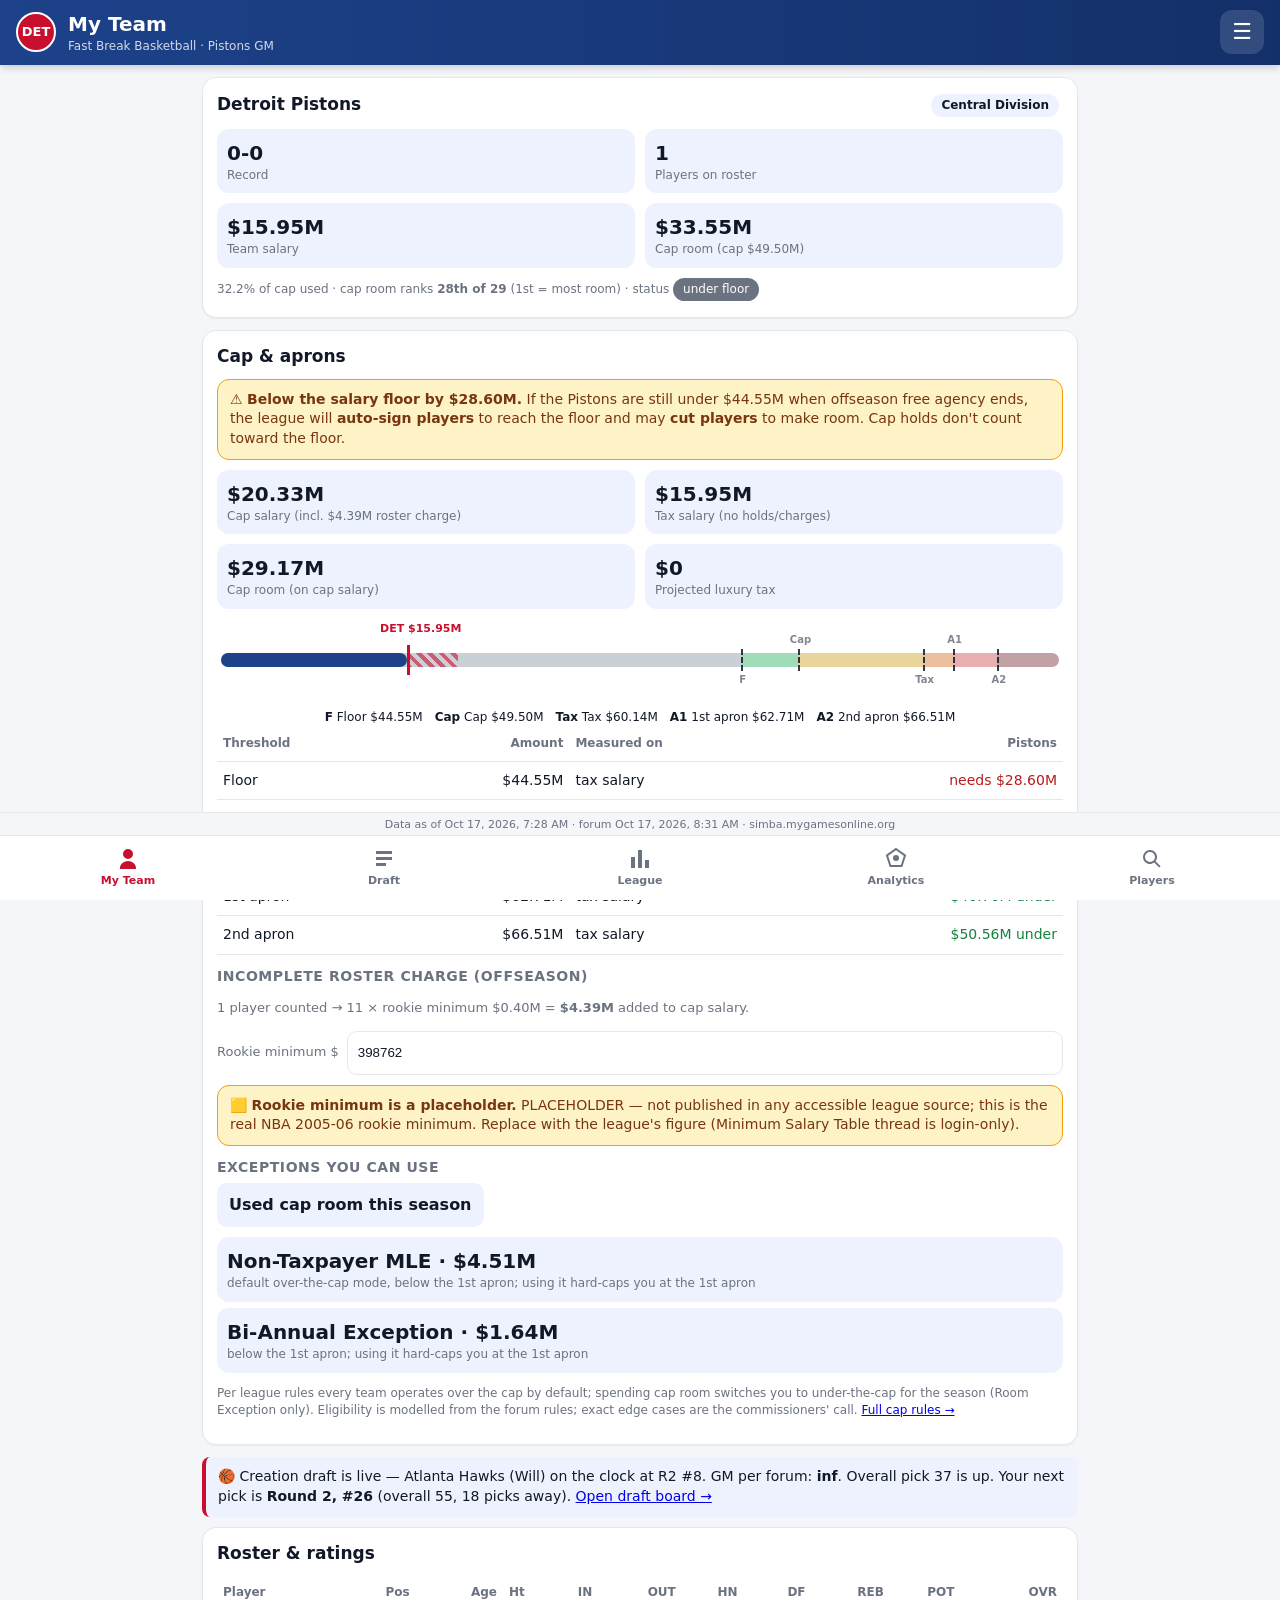
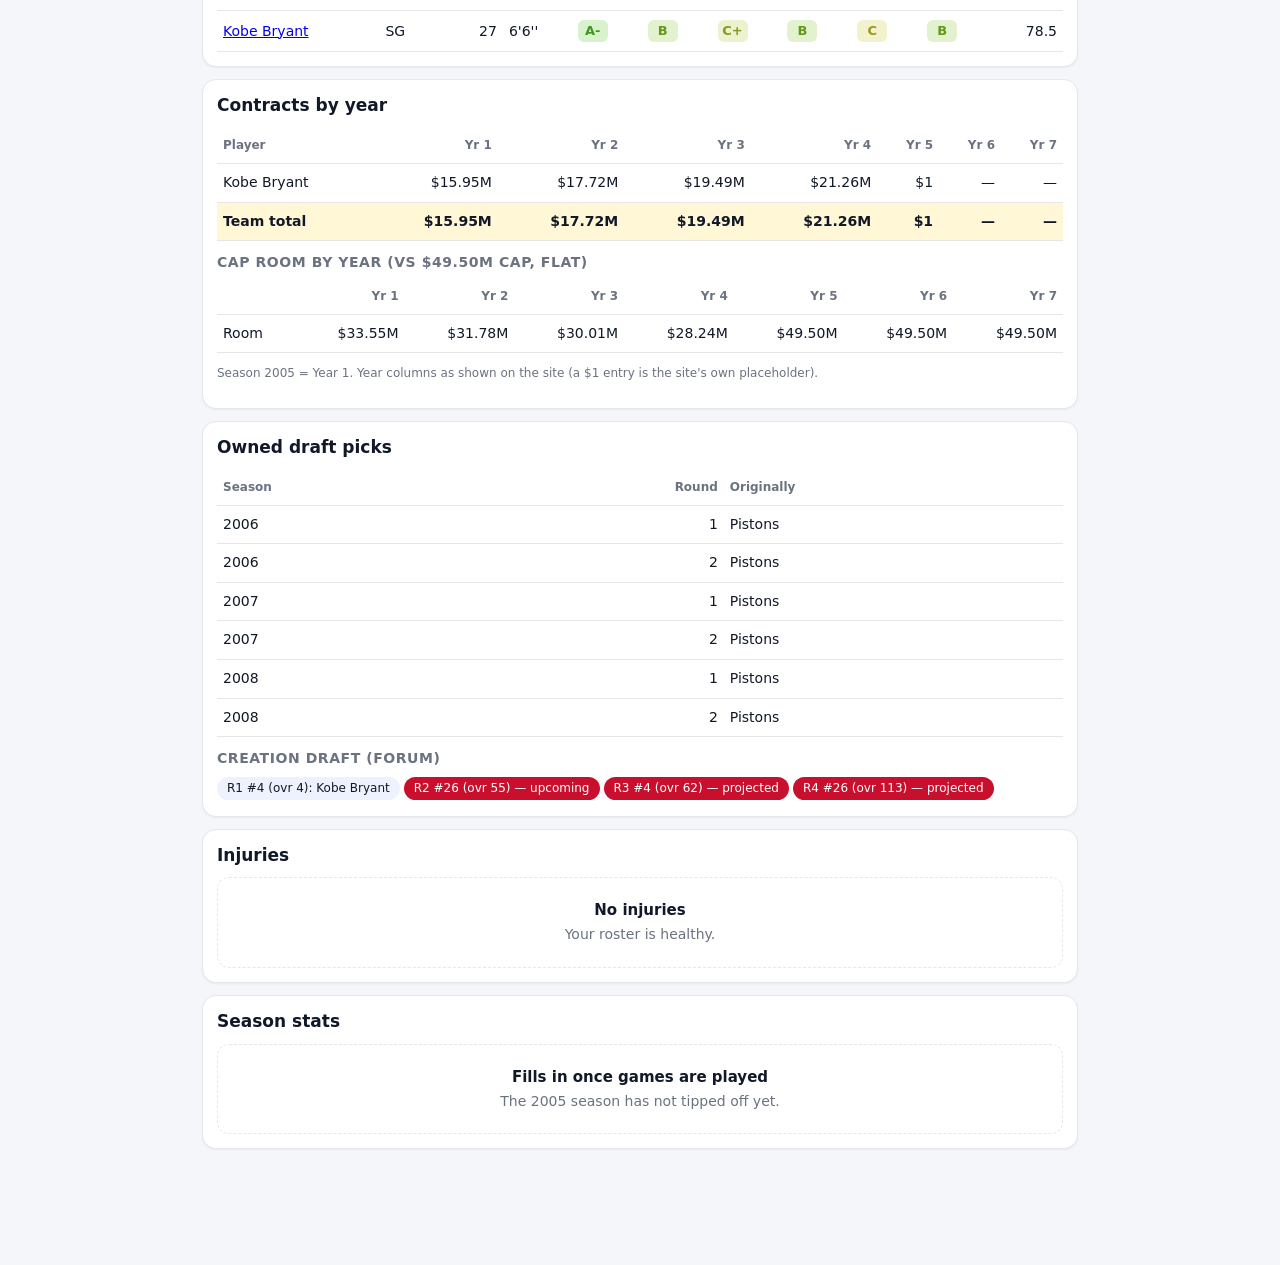
==== index.html @ e705c5f9 "Pistons Front Office app, scraper, and daily refresh/deploy workflow" ====
<!doctype html>
<html lang="en">
<head>
<meta charset="utf-8">
<meta name="viewport" content="width=device-width, initial-scale=1, viewport-fit=cover">
<title>Pistons Front Office</title>
<meta name="description" content="Detroit Pistons team management — Fast Break Basketball league">
<meta name="theme-color" content="#1d428a" media="(prefers-color-scheme: light)">
<meta name="theme-color" content="#0b1220" media="(prefers-color-scheme: dark)">
<meta name="apple-mobile-web-app-capable" content="yes">
<meta name="mobile-web-app-capable" content="yes">
<meta name="apple-mobile-web-app-status-bar-style" content="black-translucent">
<meta name="apple-mobile-web-app-title" content="Pistons GM">
<link rel="apple-touch-icon" href="icons/apple-touch-icon.png">
<link rel="icon" type="image/png" sizes="32x32" href="icons/favicon-32.png">
<link rel="manifest" href="manifest.webmanifest">
<link rel="stylesheet" href="styles.css">
</head>
<body>
<header class="topbar"><div class="brand"><span class="logo">DET</span><div><div class="title" id="pageTitle">My Team</div><div class="sub">Fast Break Basketball · Pistons GM</div></div>
<button class="menubtn" id="menuBtn" aria-label="More" aria-haspopup="true">☰</button></div>
<div class="menu" id="menu" hidden><a href="#rules">📘 League rules</a><a href="#forum">💬 Forum feed</a><a href="https://tsfbl.proboards.com" target="_blank" rel="noopener">↗ Open forum</a><a href="https://simba.mygamesonline.org" target="_blank" rel="noopener">↗ Open stats site</a></div></header>
<main id="view" aria-live="polite"><div class="empty">Loading…</div></main>
<footer class="asof" id="asof">Data as of …</footer>
<nav class="tabbar" role="tablist">
  <a href="#team" data-tab="team" role="tab"><svg viewBox="0 0 24 24"><path d="M12 2a5 5 0 110 10 5 5 0 010-10zm-8 19c0-4 4-7 8-7s8 3 8 7v1H4z"/></svg><span>My Team</span></a>
  <a href="#draft" data-tab="draft" role="tab"><svg viewBox="0 0 24 24"><path d="M4 4h16v3H4zm0 6h16v3H4zm0 6h10v3H4z"/></svg><span>Draft</span></a>
  <a href="#league" data-tab="league" role="tab"><svg viewBox="0 0 24 24"><path d="M3 21V10h4v11zm7 0V3h4v18zm7 0v-8h4v8z"/></svg><span>League</span></a>
  <a href="#analytics" data-tab="analytics" role="tab"><svg viewBox="0 0 24 24"><path d="M12 2l9 6.5-3.4 10.5H6.4L3 8.5z" fill="none" stroke="currentColor" stroke-width="2"/><circle cx="12" cy="11" r="3"/></svg><span>Analytics</span></a>
  <a href="#players" data-tab="players" role="tab"><svg viewBox="0 0 24 24"><path d="M10 3a7 7 0 015.6 11.2l5 5-1.4 1.4-5-5A7 7 0 1110 3zm0 2a5 5 0 100 10 5 5 0 000-10z"/></svg><span>Players</span></a>
</nav>
<script src="app.js"></script>
<script>if('serviceWorker' in navigator){addEventListener('load',()=>navigator.serviceWorker.register('sw.js'));}</script>
</body>
</html>
---- styles.css ----
:root{--red:#c8102e;--blue:#1d428a;--bg:#f4f6fa;--card:#fff;--fg:#111827;--mut:#6b7280;--line:#e5e7eb;--hi:#fff7d6;--good:#15803d;--bad:#b91c1c;--chip:#eef2ff;--tab:64px;color-scheme:light dark}
@media (prefers-color-scheme:dark){:root{--bg:#0b1220;--card:#131c2e;--fg:#e5e7eb;--mut:#94a3b8;--line:#233049;--hi:#3a2f0b;--chip:#1e2a44;--good:#4ade80;--bad:#f87171}}
*{box-sizing:border-box;-webkit-tap-highlight-color:transparent}
html,body{margin:0;background:var(--bg);color:var(--fg);font:16px/1.4 -apple-system,BlinkMacSystemFont,"SF Pro Text",system-ui,sans-serif}
.topbar{position:sticky;top:0;z-index:5;background:linear-gradient(90deg,var(--blue),#14306a);color:#fff;padding:calc(env(safe-area-inset-top) + 10px) 16px 10px;box-shadow:0 2px 8px #0003}
.brand{display:flex;gap:12px;align-items:center}.logo{background:var(--red);border:2px solid #fff;border-radius:50%;width:40px;height:40px;display:grid;place-items:center;font-weight:800;font-size:13px}
.title{font-weight:700;font-size:20px}.sub{font-size:12px;opacity:.8}
main{padding:12px 12px calc(var(--tab) + env(safe-area-inset-bottom) + 40px);max-width:900px;margin:0 auto}
.asof{position:fixed;left:0;right:0;bottom:calc(var(--tab) + env(safe-area-inset-bottom));text-align:center;font-size:11px;color:var(--mut);background:var(--bg);padding:4px;border-top:1px solid var(--line);z-index:4}
.tabbar{position:fixed;bottom:0;left:0;right:0;z-index:6;display:flex;background:var(--card);border-top:1px solid var(--line);padding-bottom:env(safe-area-inset-bottom)}
.tabbar a{flex:1;min-height:var(--tab);display:flex;flex-direction:column;align-items:center;justify-content:center;gap:2px;color:var(--mut);text-decoration:none;font-size:11px;font-weight:600}
.tabbar svg{width:24px;height:24px;fill:currentColor}.tabbar a.on{color:var(--red)}
@media (prefers-color-scheme:dark){.tabbar a.on{color:#ff4d6a}}
.card{background:var(--card);border:1px solid var(--line);border-radius:14px;padding:14px;margin:0 0 12px;box-shadow:0 1px 2px #0000000d}
.card h2{font-size:17px;margin:0 0 10px;display:flex;justify-content:space-between;align-items:center;gap:8px}
.card h3{font-size:14px;margin:12px 0 6px;color:var(--mut);text-transform:uppercase;letter-spacing:.04em}
.kpis{display:grid;grid-template-columns:repeat(2,1fr);gap:10px}
.kpi{background:var(--chip);border-radius:12px;padding:10px}.kpi .v{font-size:20px;font-weight:700}.kpi .l{font-size:12px;color:var(--mut)}
.bar{height:10px;border-radius:6px;background:var(--line);overflow:hidden;margin-top:6px}.bar>i{display:block;height:100%;background:var(--red)}
.tbl{width:100%;border-collapse:collapse;font-size:14px}.tbl th,.tbl td{padding:9px 6px;border-bottom:1px solid var(--line);text-align:left;white-space:nowrap}
.tbl th{font-size:12px;color:var(--mut);position:sticky;top:0;background:var(--card);cursor:pointer;user-select:none}
.tbl td.n,.tbl th.n{text-align:right;font-variant-numeric:tabular-nums}
.tbl tr.me td{background:var(--hi);font-weight:600}
.scroll{overflow-x:auto;-webkit-overflow-scrolling:touch;margin:0 -14px;padding:0 14px}
.g{display:inline-block;min-width:30px;text-align:center;border-radius:6px;padding:2px 4px;font-weight:700;font-size:13px}
.chip{display:inline-block;background:var(--chip);border-radius:999px;padding:3px 10px;font-size:12px;margin:2px 4px 2px 0}
.chip.red{background:var(--red);color:#fff}.chip.blue{background:var(--blue);color:#fff}
.controls{display:flex;flex-wrap:wrap;gap:8px;margin-bottom:10px}
select,input[type=search],button{font:inherit;min-height:44px;border-radius:10px;border:1px solid var(--line);background:var(--card);color:var(--fg);padding:0 12px}
input[type=search]{flex:1;min-width:160px}
button{background:var(--blue);color:#fff;border:0;font-weight:600}button.ghost{background:var(--chip);color:var(--fg)}
.seg{display:flex;background:var(--chip);border-radius:10px;padding:3px;gap:3px;overflow-x:auto}.seg button{flex:1;min-height:38px;background:transparent;color:var(--fg);white-space:nowrap}.seg button.on{background:var(--card);box-shadow:0 1px 3px #0003}
.empty{padding:22px 12px;text-align:center;color:var(--mut);font-size:14px;border:1px dashed var(--line);border-radius:12px}
.empty b{display:block;color:var(--fg);margin-bottom:4px;font-size:15px}
.plist .row{display:flex;align-items:center;gap:10px;padding:10px 0;border-bottom:1px solid var(--line);min-height:56px;cursor:pointer}
.row .nm{font-weight:600}.row .meta{font-size:12px;color:var(--mut)}.row .sc{margin-left:auto;text-align:right;font-weight:700}
.pos{display:inline-grid;place-items:center;width:34px;height:34px;border-radius:50%;background:var(--blue);color:#fff;font-size:12px;font-weight:700;flex:none}
.note{font-size:13px;color:var(--mut)}.small{font-size:12px}
.callout{border-left:4px solid var(--red);background:var(--chip);padding:10px 12px;border-radius:8px;font-size:14px;margin-bottom:10px}
details summary{cursor:pointer;min-height:44px;display:flex;align-items:center;font-weight:600}
.radarwrap{display:flex;justify-content:center}.legend{display:flex;gap:12px;justify-content:center;font-size:12px}
.legend i{display:inline-block;width:12px;height:12px;border-radius:3px;margin-right:4px;vertical-align:-2px}
.pct{display:grid;grid-template-columns:110px 1fr 44px;align-items:center;gap:8px;font-size:14px;margin:6px 0}
.back{background:var(--chip);color:var(--fg);margin-bottom:10px}
.tag{font-size:11px;font-weight:700;color:#fff;background:var(--good);border-radius:6px;padding:1px 6px;margin-left:6px}
.tag.pick{background:var(--red)}

.brand{position:relative}.menubtn{margin-left:auto;background:#ffffff22;color:#fff;font-size:22px;min-width:44px;min-height:44px;border-radius:12px;padding:0}
.menu{position:absolute;right:12px;top:calc(100% - 4px);background:var(--card);border:1px solid var(--line);border-radius:14px;box-shadow:0 8px 30px #0005;min-width:220px;overflow:hidden;z-index:9}
.menu a{display:flex;align-items:center;min-height:52px;padding:0 16px;color:var(--fg);text-decoration:none;border-bottom:1px solid var(--line);font-weight:600}.menu a:last-child{border-bottom:0}
.rule .txt{white-space:pre-line;font-size:15px}.rule mark{background:#ffd54f;color:#000;border-radius:3px}
.post{padding:12px 0;border-bottom:1px solid var(--line)}.post .hd{display:flex;gap:8px;align-items:baseline;flex-wrap:wrap}.post .au{font-weight:700}.post .tm{font-size:12px;color:var(--mut)}
.post .th{font-size:13px;color:var(--blue);font-weight:600}.post .tx{white-space:pre-line;font-size:15px;margin-top:4px}
@media (prefers-color-scheme:dark){.post .th{color:#8fb3ff}}

.tbar{position:relative;height:84px;margin:6px 4px 10px}.tbar .zones{position:absolute;left:0;right:0;top:38px;height:14px;border-radius:7px;overflow:hidden;background:var(--line)}
.tbar .zones i{position:absolute;top:0;bottom:0;opacity:.35}.tbar .pay{position:absolute;left:0;top:38px;height:14px;border-radius:7px;background:var(--blue)}
.tbar .you{position:absolute;top:30px;height:30px;border-left:3px solid var(--red)}.tbar .you span{position:absolute;top:-24px;left:-30px;white-space:nowrap;font-size:11px;font-weight:800;color:var(--red)}
.tbar .mk{position:absolute;top:34px;height:22px;border-left:2px dashed var(--fg);opacity:.85}.tbar .mk span{position:absolute;top:24px;left:-14px;width:28px;text-align:center;font-size:10px;font-weight:700;color:var(--mut)}
.tbar .mk.lo span{top:-26px}
.tbar .mk.up span{top:-16px}

.warn{background:#fef3c7;color:#78350f;border:1px solid #f59e0b;border-radius:12px;padding:10px 12px;margin:0 0 10px;font-size:14px}
@media (prefers-color-scheme:dark){.warn{background:#3b2a06;color:#fde68a;border-color:#b45309}}
.warnline{font-size:11px;color:var(--bad);white-space:normal;max-width:220px}
.rl{padding-left:18px;margin:0;list-style:disc}.rl li{margin:6px 0;font-size:15px}
.tbar .capsal{position:absolute;top:38px;height:14px;background:repeating-linear-gradient(45deg,var(--red) 0 4px,transparent 4px 8px);opacity:.6}
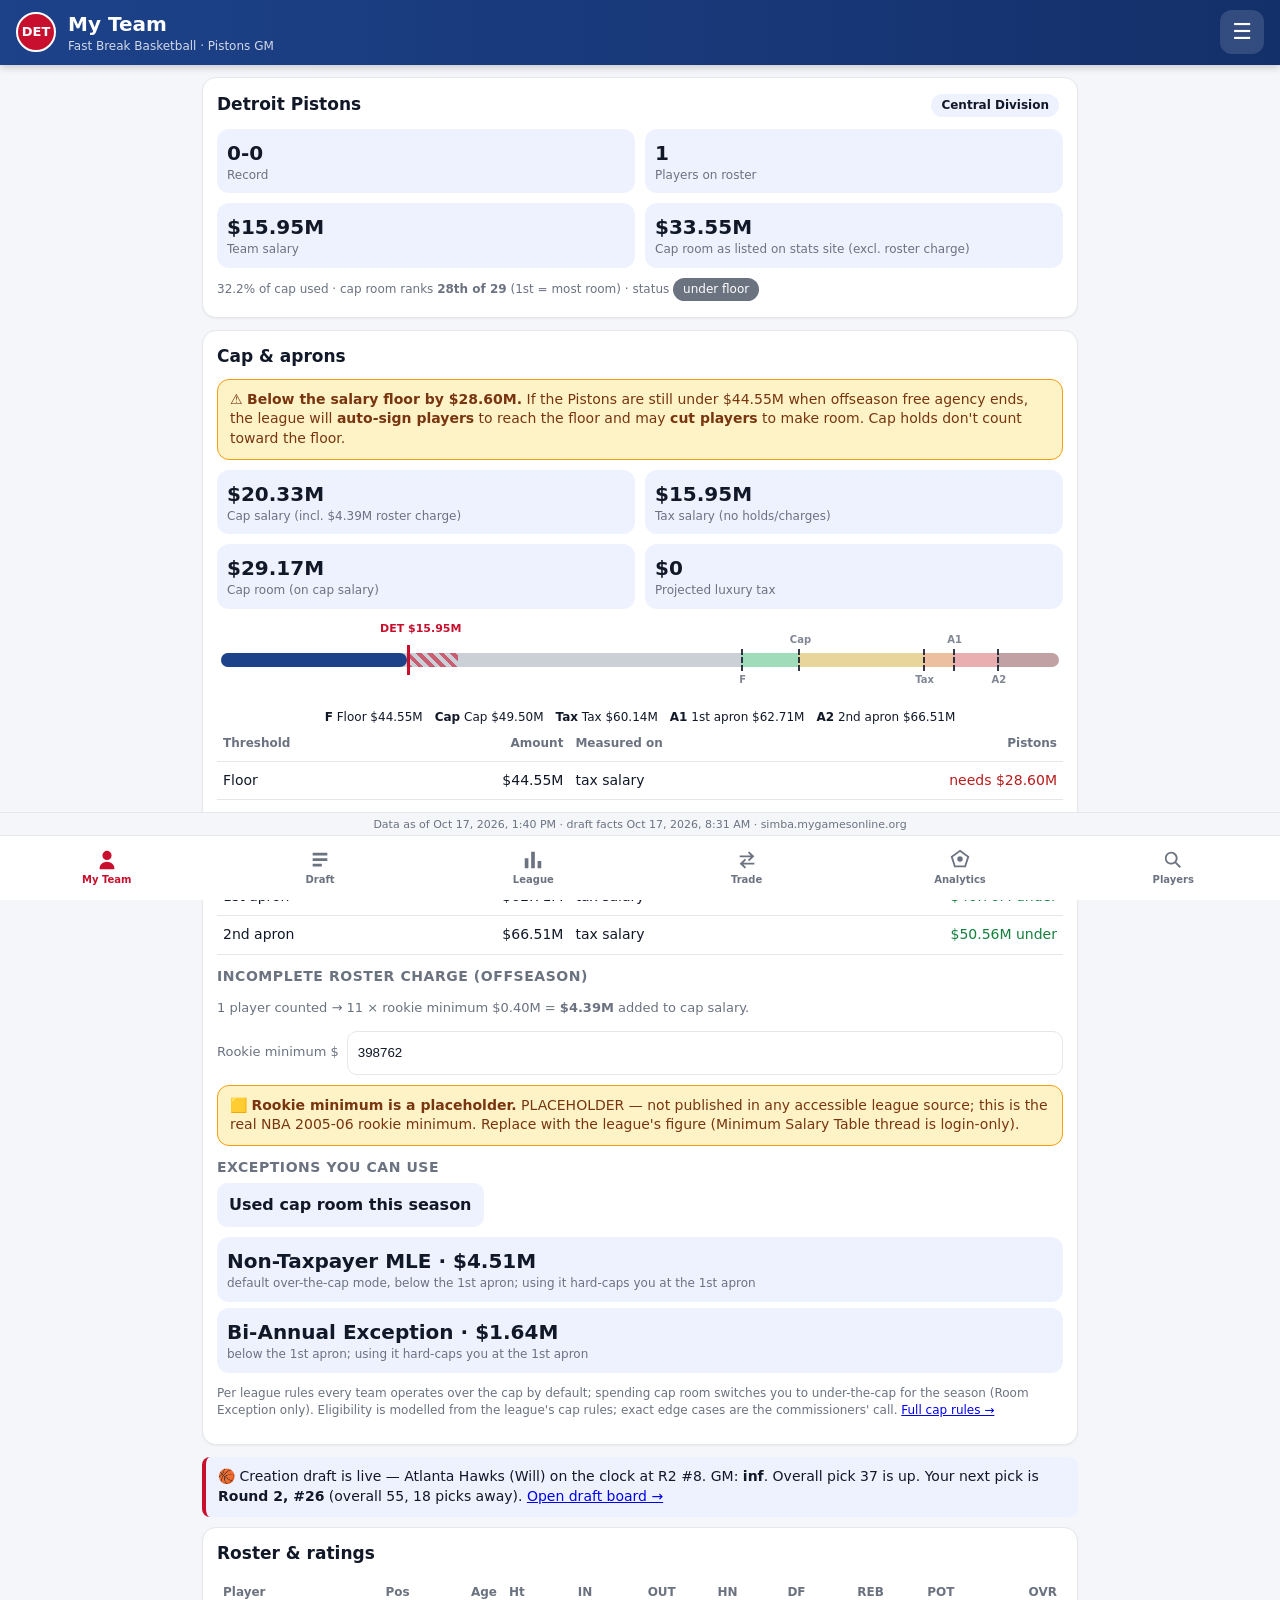
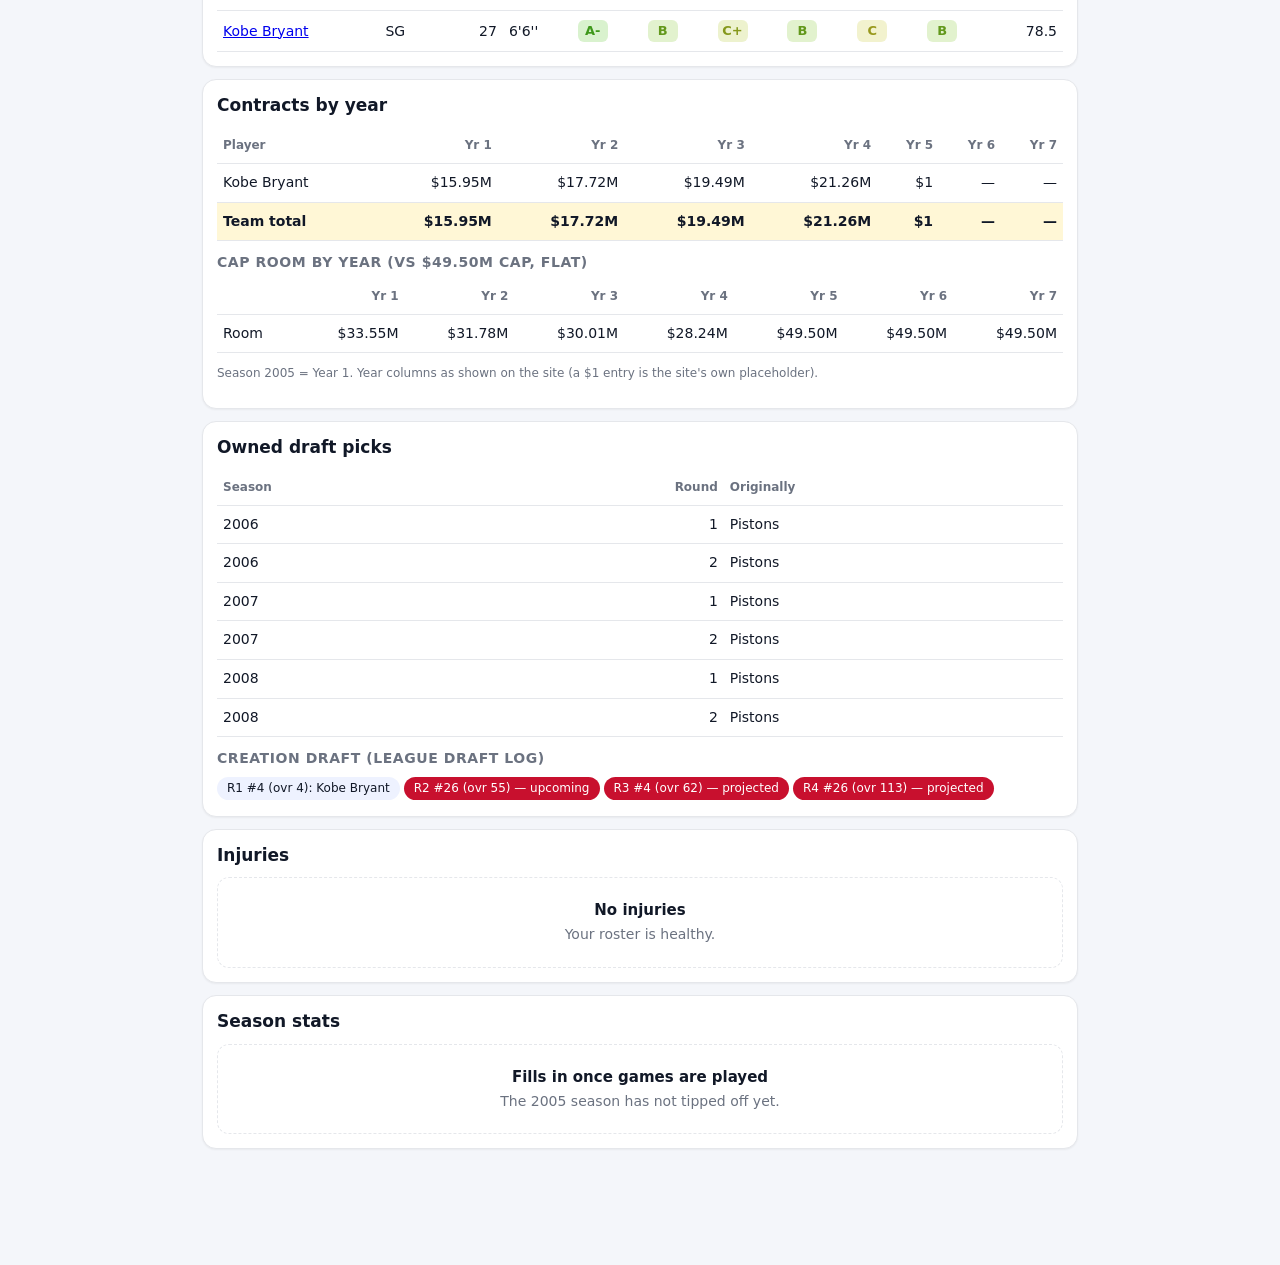
==== commit 6ec443c8: "Trade checker; replace forum posts with our own rule summaries + hand-kept league facts" ====
--- a/index.html
+++ b/index.html
@@ -19,13 +19,14 @@
 <body>
 <header class="topbar"><div class="brand"><span class="logo">DET</span><div><div class="title" id="pageTitle">My Team</div><div class="sub">Fast Break Basketball · Pistons GM</div></div>
 <button class="menubtn" id="menuBtn" aria-label="More" aria-haspopup="true">☰</button></div>
-<div class="menu" id="menu" hidden><a href="#rules">📘 League rules</a><a href="#forum">💬 Forum feed</a><a href="https://tsfbl.proboards.com" target="_blank" rel="noopener">↗ Open forum</a><a href="https://simba.mygamesonline.org" target="_blank" rel="noopener">↗ Open stats site</a></div></header>
+<div class="menu" id="menu" hidden><a href="#rules">📘 League rules</a><a href="#trade">🔁 Trade checker</a><a href="https://tsfbl.proboards.com" target="_blank" rel="noopener">↗ Open forum</a><a href="https://simba.mygamesonline.org" target="_blank" rel="noopener">↗ Open stats site</a></div></header>
 <main id="view" aria-live="polite"><div class="empty">Loading…</div></main>
 <footer class="asof" id="asof">Data as of …</footer>
 <nav class="tabbar" role="tablist">
   <a href="#team" data-tab="team" role="tab"><svg viewBox="0 0 24 24"><path d="M12 2a5 5 0 110 10 5 5 0 010-10zm-8 19c0-4 4-7 8-7s8 3 8 7v1H4z"/></svg><span>My Team</span></a>
   <a href="#draft" data-tab="draft" role="tab"><svg viewBox="0 0 24 24"><path d="M4 4h16v3H4zm0 6h16v3H4zm0 6h10v3H4z"/></svg><span>Draft</span></a>
   <a href="#league" data-tab="league" role="tab"><svg viewBox="0 0 24 24"><path d="M3 21V10h4v11zm7 0V3h4v18zm7 0v-8h4v8z"/></svg><span>League</span></a>
+  <a href="#trade" data-tab="trade" role="tab"><svg viewBox="0 0 24 24"><path d="M4 7h12l-3-3 1.4-1.4L20 8l-5.6 5.4L13 12l3-3H4zm16 10H8l3 3-1.4 1.4L4 16l5.6-5.4L11 12l-3 3h12z"/></svg><span>Trade</span></a>
   <a href="#analytics" data-tab="analytics" role="tab"><svg viewBox="0 0 24 24"><path d="M12 2l9 6.5-3.4 10.5H6.4L3 8.5z" fill="none" stroke="currentColor" stroke-width="2"/><circle cx="12" cy="11" r="3"/></svg><span>Analytics</span></a>
   <a href="#players" data-tab="players" role="tab"><svg viewBox="0 0 24 24"><path d="M10 3a7 7 0 015.6 11.2l5 5-1.4 1.4-5-5A7 7 0 1110 3zm0 2a5 5 0 100 10 5 5 0 000-10z"/></svg><span>Players</span></a>
 </nav>
--- a/styles.css
+++ b/styles.css
@@ -65,3 +65,19 @@
 .warnline{font-size:11px;color:var(--bad);white-space:normal;max-width:220px}
 .rl{padding-left:18px;margin:0;list-style:disc}.rl li{margin:6px 0;font-size:15px}
 .tbar .capsal{position:absolute;top:38px;height:14px;background:repeating-linear-gradient(45deg,var(--red) 0 4px,transparent 4px 8px);opacity:.6}
+/* trade checker */
+.tteams{display:flex;flex-direction:column;gap:8px}.trow{display:flex;gap:8px}.trow select{flex:1;min-width:0}
+.verdict.ok{border-color:var(--good);box-shadow:inset 4px 0 0 var(--good)}.verdict.bad{border-color:var(--bad);box-shadow:inset 4px 0 0 var(--bad)}
+.ck{list-style:none;margin:0;padding:0}.ck li{display:flex;gap:8px;padding:7px 0;border-bottom:1px solid var(--line);font-size:14px;line-height:1.35}.ck li:last-child{border-bottom:0}
+.ck .ic{flex:0 0 20px;text-align:center;font-weight:700}.ck li.pass .ic{color:var(--good)}.ck li.fail .ic{color:var(--bad)}.ck li.fail{color:var(--bad)}.ck li.info .ic,.ck li.check .ic{color:var(--mut)}
+.src{display:inline-block;font-size:10px;font-weight:700;letter-spacing:.03em;text-transform:uppercase;border-radius:6px;padding:1px 6px;vertical-align:1px;white-space:nowrap}
+.src.League{background:#dbeafe;color:#1e3a8a}.src.Assumed{background:#fef3c7;color:#78350f}.src.Checklist{background:#e5e7eb;color:#374151}
+.pkg{border:1px solid var(--line);border-radius:12px;padding:8px 10px;margin:6px 0}.pk1{display:flex;align-items:center;gap:6px;flex-wrap:wrap}.pk1 .x{margin-left:auto;min-height:36px;padding:0 12px}
+.pk2{display:flex;flex-wrap:wrap;gap:8px;align-items:center;margin-top:6px}.pk2 select{flex:1;min-width:140px}
+.pk2 input,.tteam input{min-height:40px;border-radius:10px;border:1px solid var(--line);background:var(--card);color:var(--fg);padding:0 10px;font-size:16px;max-width:150px}
+.pk2 label{display:flex;flex-direction:column;gap:2px}
+.tteam details{margin-top:10px;border-top:1px solid var(--line);padding-top:8px}.tteam summary,.card summary{cursor:pointer;font-weight:600;min-height:36px;display:flex;align-items:center}
+.plist .row.sel{background:var(--hi);border-radius:8px}.pchips{display:flex;flex-wrap:wrap;gap:6px;margin-top:8px}.pchips button{min-height:38px;font-size:13px}.pchips button.on{background:var(--blue);color:#fff}
+.neg{color:var(--bad);font-weight:700}
+.tabbar a{font-size:10px}.tabbar svg{width:22px;height:22px}
+.ck li.warn{background:none;border:0;border-bottom:1px solid var(--line);border-radius:0;margin:0;padding:7px 0;color:inherit;font-size:14px}.ck li.warn .ic{color:#d97706}
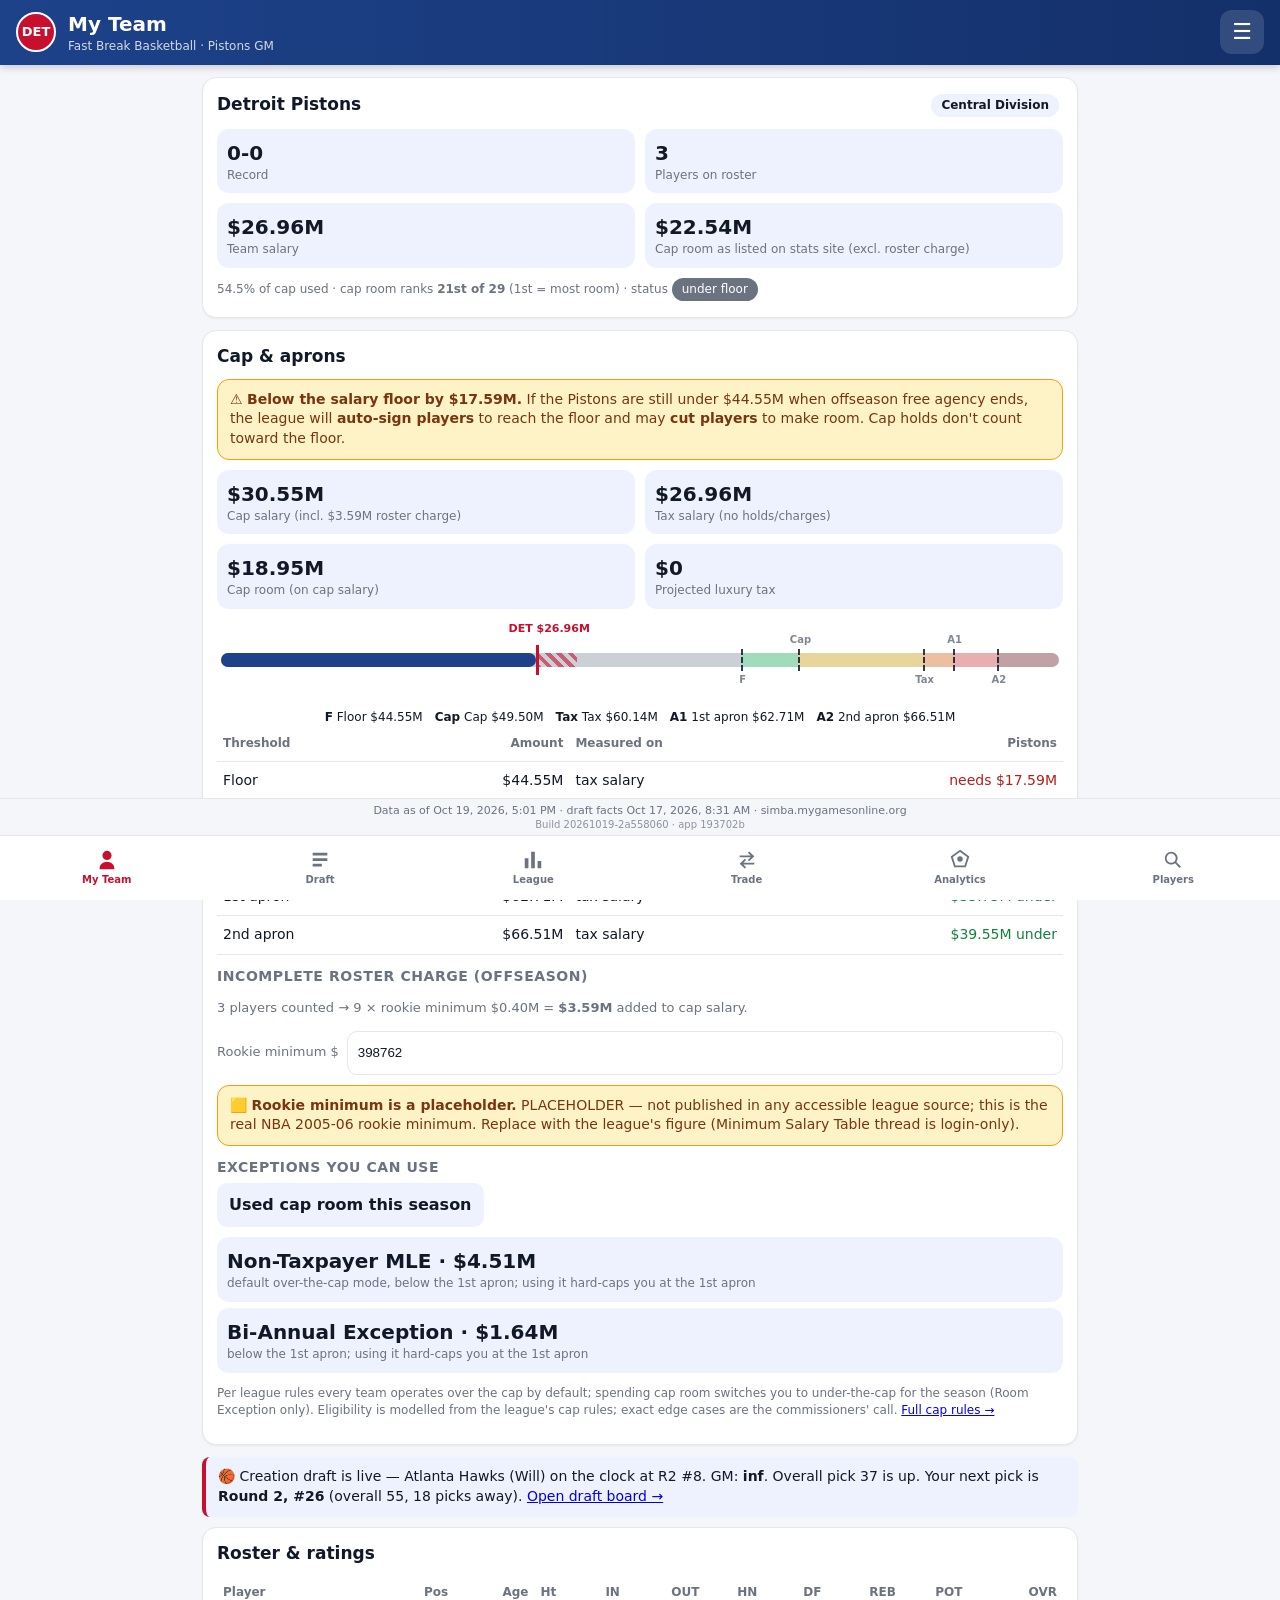
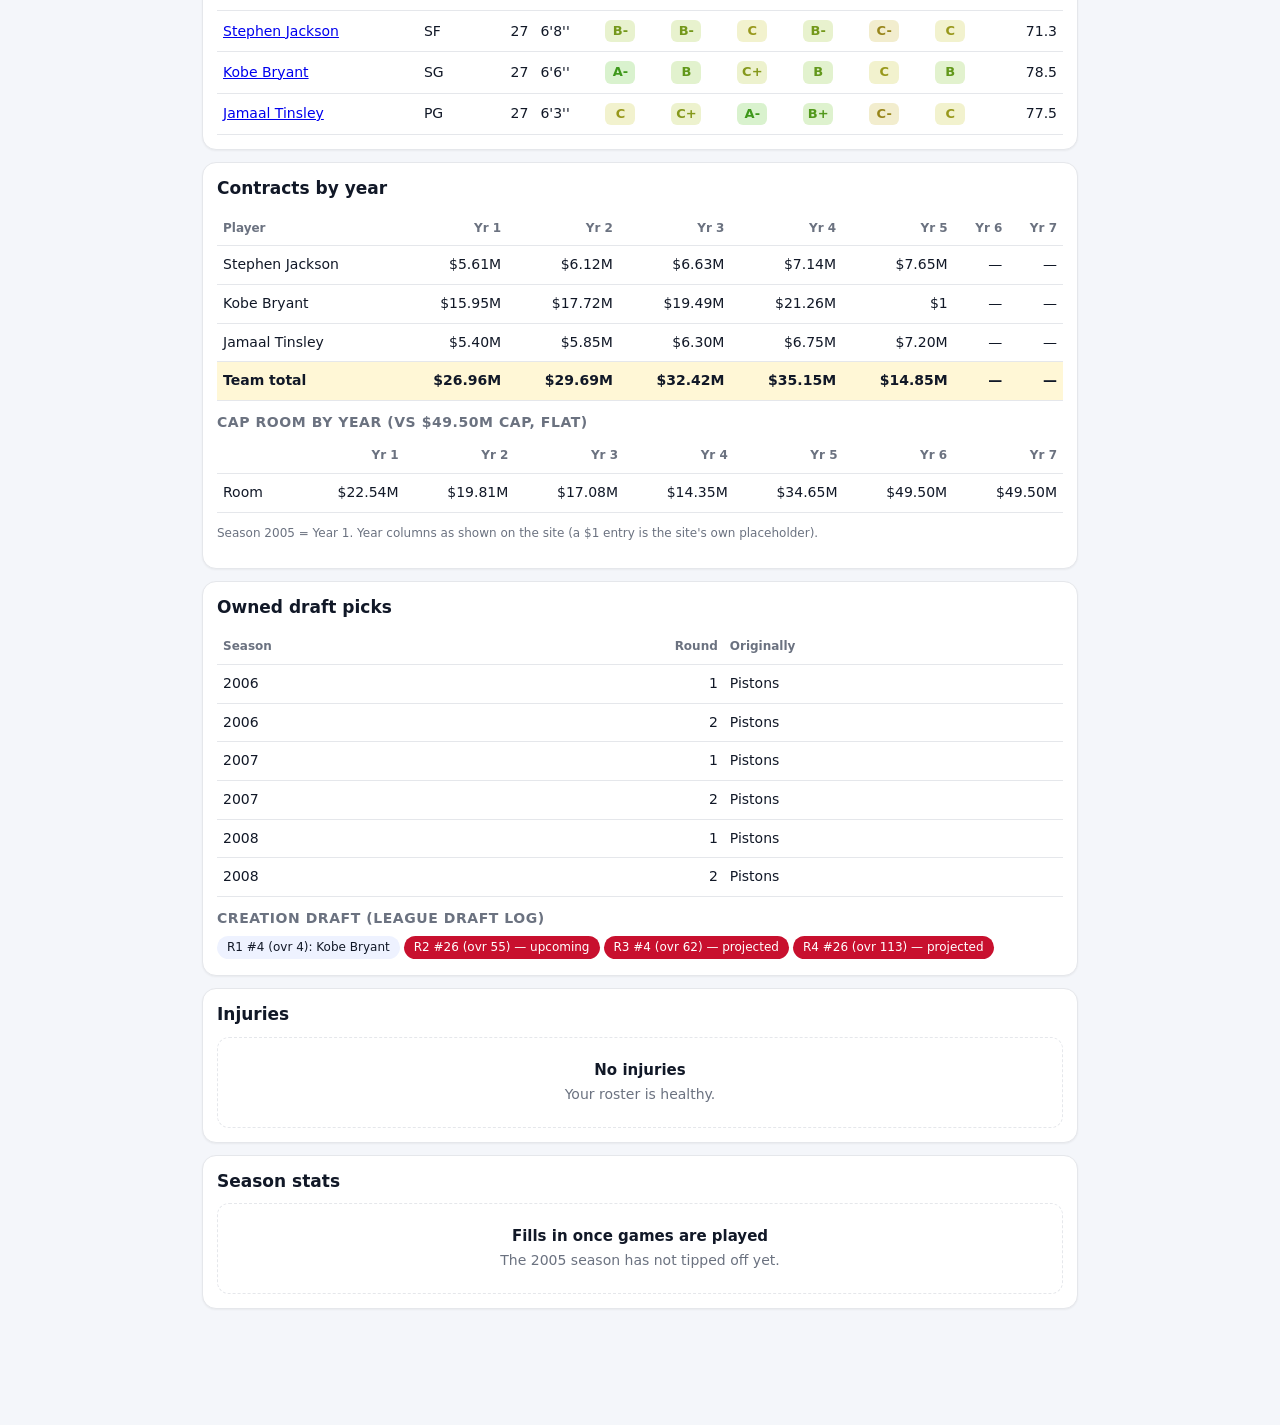
==== commit fb36aed4: "SW network-first app shell + reload on update; build/version label in footer; clearer Analytics view" ====
--- a/index.html
+++ b/index.html
@@ -31,6 +31,9 @@
   <a href="#players" data-tab="players" role="tab"><svg viewBox="0 0 24 24"><path d="M10 3a7 7 0 015.6 11.2l5 5-1.4 1.4-5-5A7 7 0 1110 3zm0 2a5 5 0 100 10 5 5 0 000-10z"/></svg><span>Players</span></a>
 </nav>
 <script src="app.js"></script>
-<script>if('serviceWorker' in navigator){addEventListener('load',()=>navigator.serviceWorker.register('sw.js'));}</script>
+<script>if('serviceWorker' in navigator){const had=!!navigator.serviceWorker.controller;let done=false;
+navigator.serviceWorker.addEventListener('controllerchange',()=>{if(had&&!done){done=true;location.reload();}});
+addEventListener('load',()=>navigator.serviceWorker.register('sw.js',{updateViaCache:'none'}).then(r=>r.update()).catch(()=>{}));
+document.addEventListener('visibilitychange',()=>{if(document.visibilityState==='visible')navigator.serviceWorker.getRegistration().then(r=>r&&r.update());});}</script>
 </body>
 </html>
--- a/styles.css
+++ b/styles.css
@@ -81,3 +81,6 @@
 .neg{color:var(--bad);font-weight:700}
 .tabbar a{font-size:10px}.tabbar svg{width:22px;height:22px}
 .ck li.warn{background:none;border:0;border-bottom:1px solid var(--line);border-radius:0;margin:0;padding:7px 0;color:inherit;font-size:14px}.ck li.warn .ic{color:#d97706}
+
+.ver{font-size:10px;opacity:.75}
+.aseg{border:1px solid var(--blue)}.aseg button{font-weight:700}.aseg button.on{background:var(--blue);color:#fff}
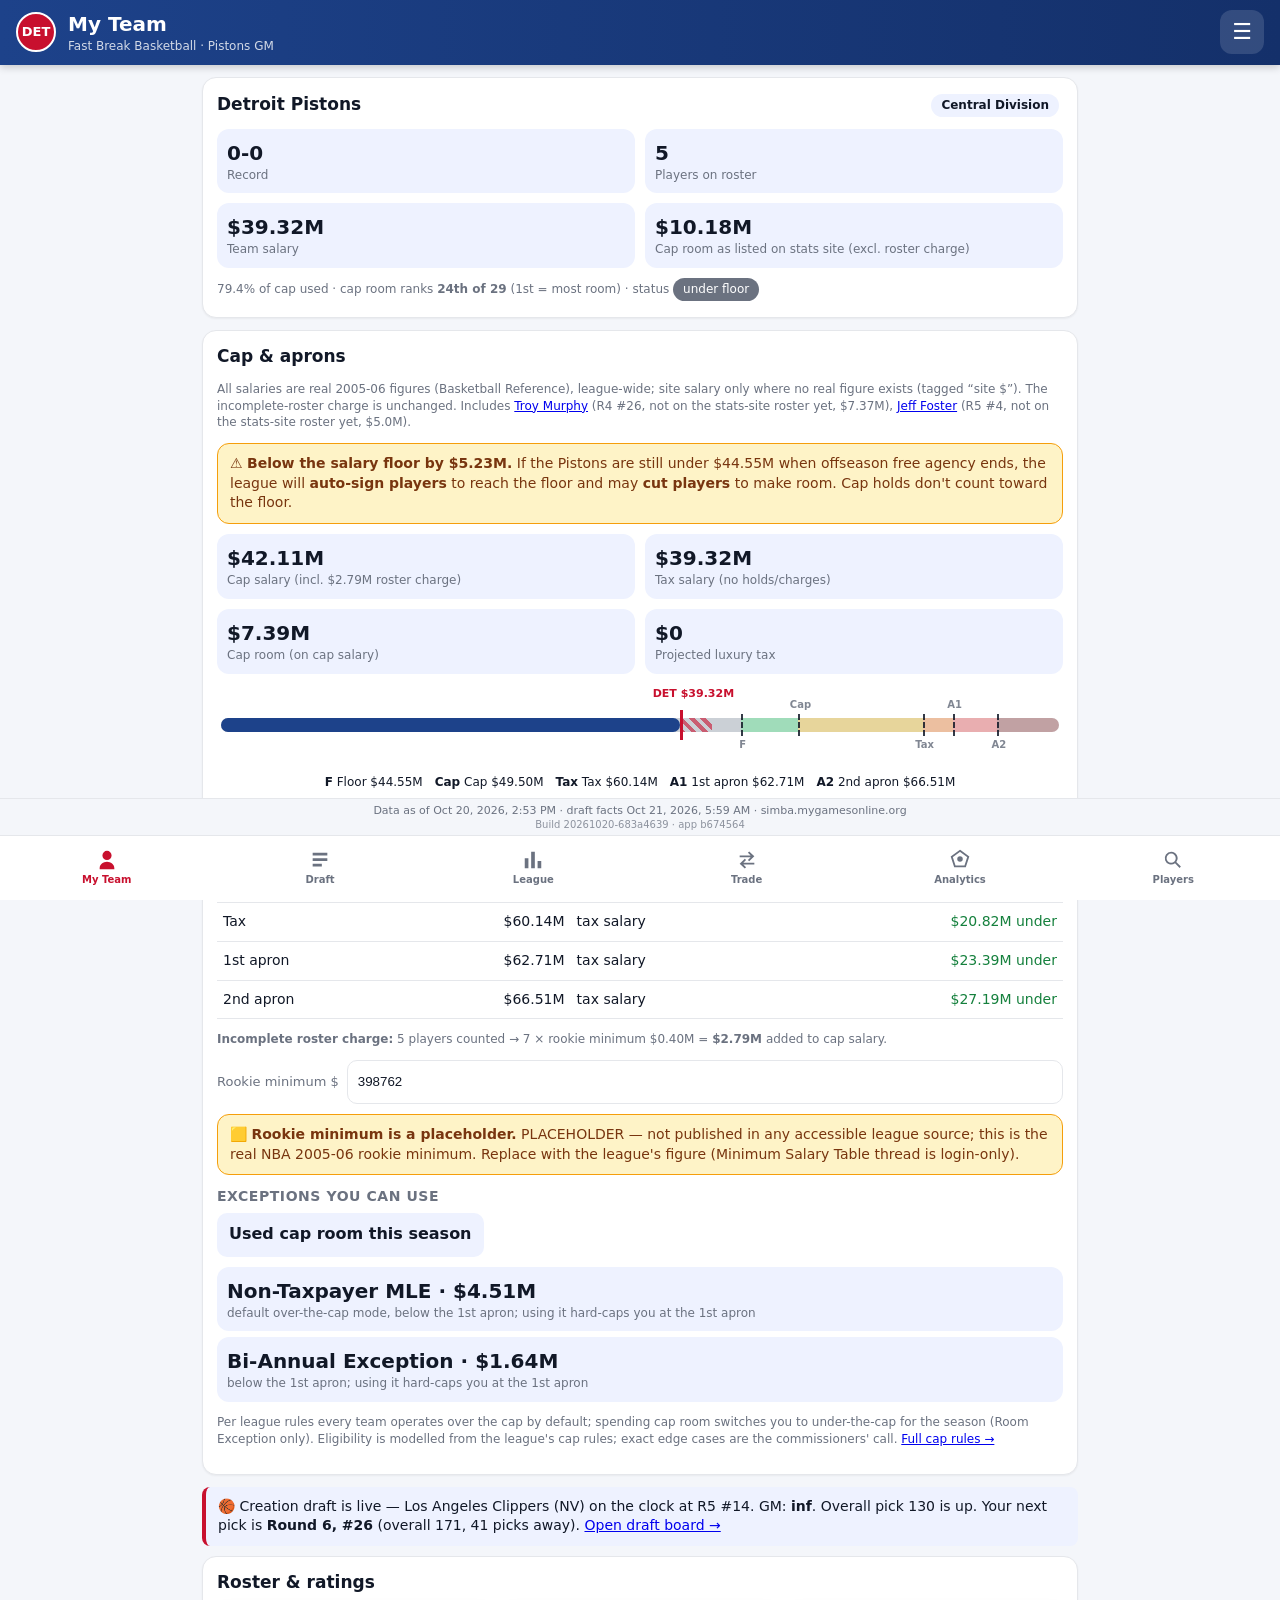
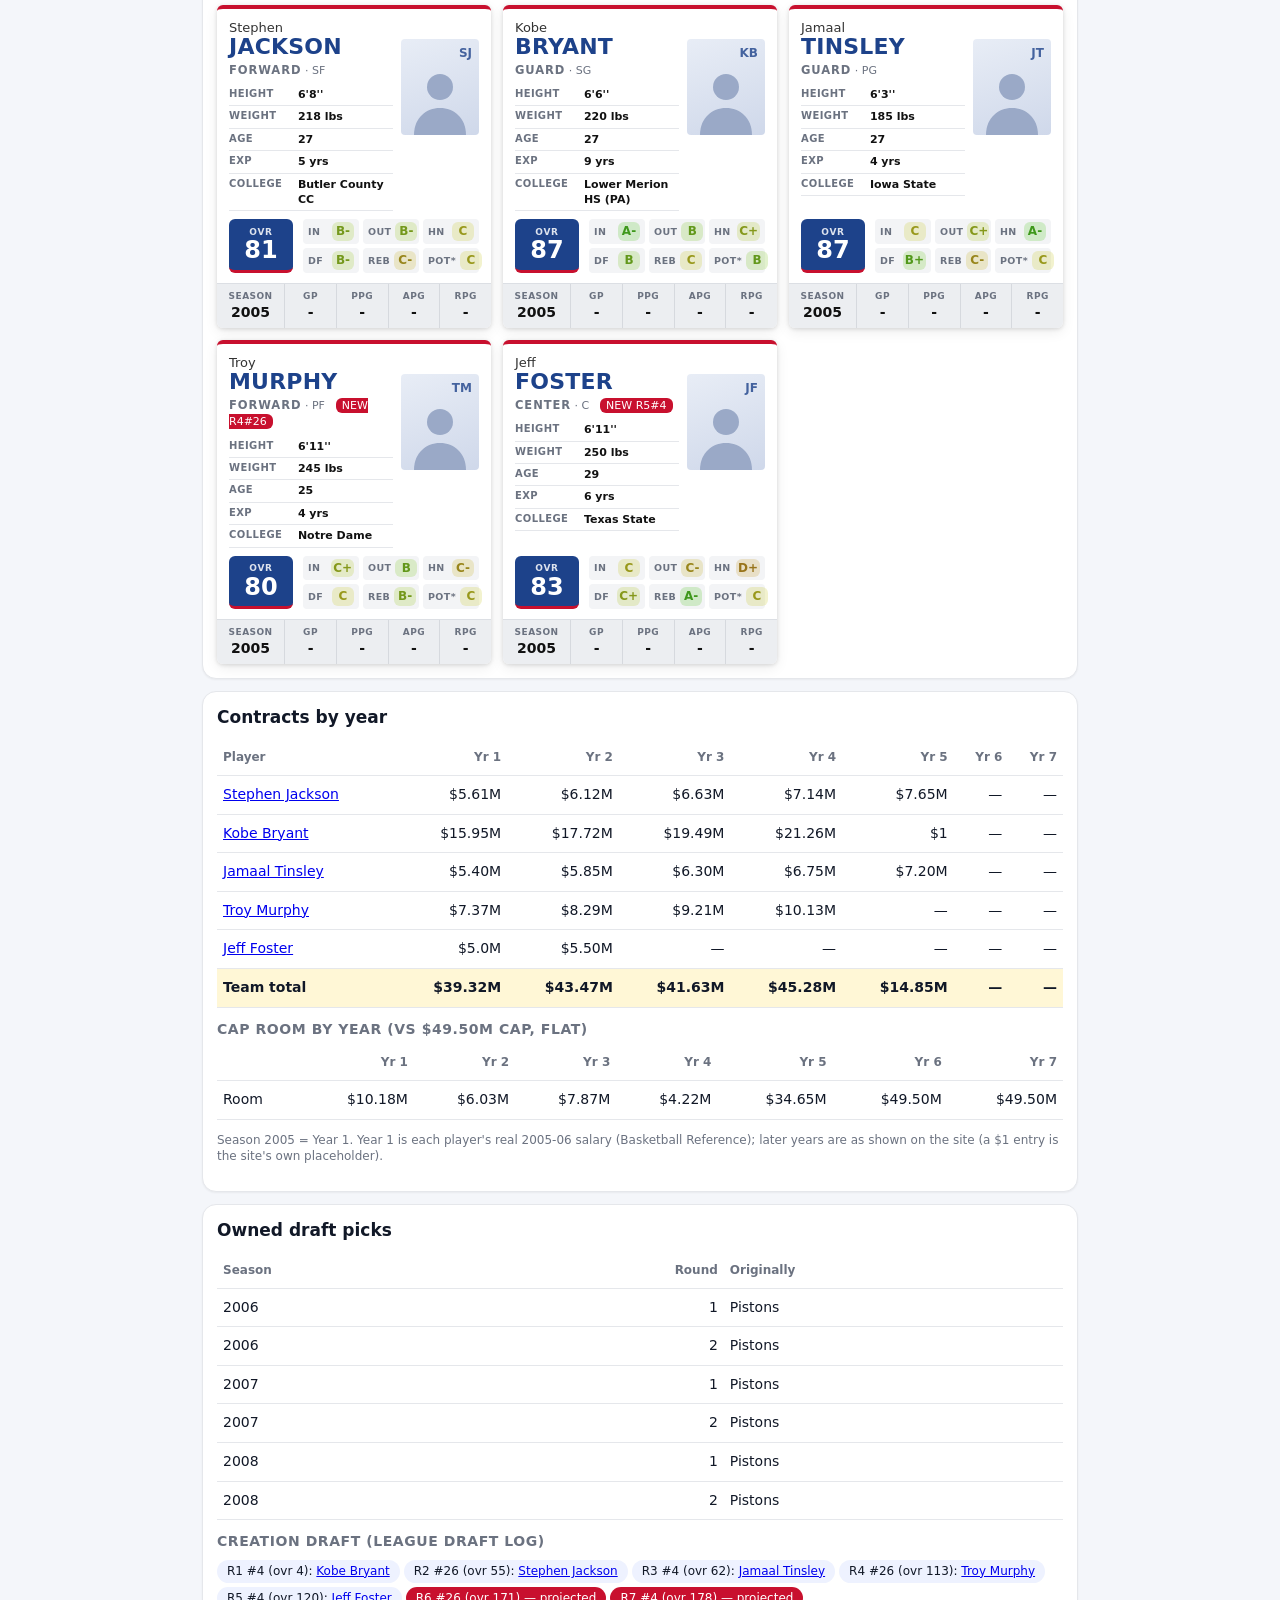
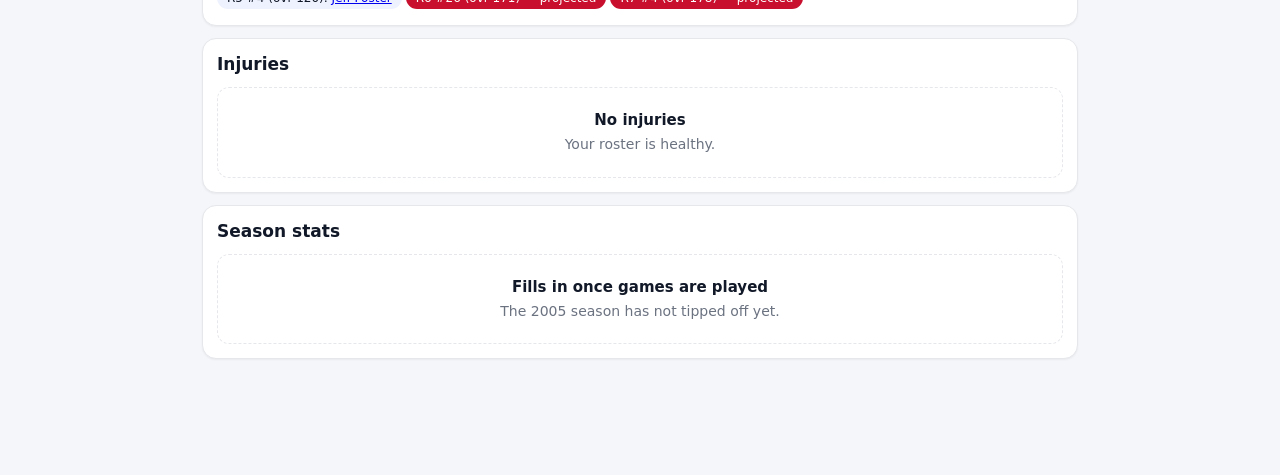
==== commit 57d9304d: "Trade finder, cap planning (5-season), free agents & waivers tracker with fa_history, Hot & Cold ana" ====
--- a/index.html
+++ b/index.html
@@ -19,7 +19,7 @@
 <body>
 <header class="topbar"><div class="brand"><span class="logo">DET</span><div><div class="title" id="pageTitle">My Team</div><div class="sub">Fast Break Basketball · Pistons GM</div></div>
 <button class="menubtn" id="menuBtn" aria-label="More" aria-haspopup="true">☰</button></div>
-<div class="menu" id="menu" hidden><a href="#rules">📘 League rules</a><a href="#trade">🔁 Trade checker</a><a href="https://tsfbl.proboards.com" target="_blank" rel="noopener">↗ Open forum</a><a href="https://simba.mygamesonline.org" target="_blank" rel="noopener">↗ Open stats site</a></div></header>
+<div class="menu" id="menu" hidden><a href="#rules">📘 League rules</a><a href="#trade">🔁 Trade checker</a><a href="#finder">🔎 Trade finder</a><a href="#capplan">📈 Cap planning</a><a href="#fa">🆓 Free agents</a><a href="https://tsfbl.proboards.com" target="_blank" rel="noopener">↗ Open forum</a><a href="https://simba.mygamesonline.org" target="_blank" rel="noopener">↗ Open stats site</a></div></header>
 <main id="view" aria-live="polite"><div class="empty">Loading…</div></main>
 <footer class="asof" id="asof">Data as of …</footer>
 <nav class="tabbar" role="tablist">
--- a/styles.css
+++ b/styles.css
@@ -17,19 +17,23 @@
 .kpis{display:grid;grid-template-columns:repeat(2,1fr);gap:10px}
 .kpi{background:var(--chip);border-radius:12px;padding:10px}.kpi .v{font-size:20px;font-weight:700}.kpi .l{font-size:12px;color:var(--mut)}
 .bar{height:10px;border-radius:6px;background:var(--line);overflow:hidden;margin-top:6px}.bar>i{display:block;height:100%;background:var(--red)}
-.tbl{width:100%;border-collapse:collapse;font-size:14px}.tbl th,.tbl td{padding:9px 6px;border-bottom:1px solid var(--line);text-align:left;white-space:nowrap}
-.tbl th{font-size:12px;color:var(--mut);position:sticky;top:0;background:var(--card);cursor:pointer;user-select:none}
+.tbl{width:100%;max-width:100%;border-collapse:collapse;font-size:clamp(12px,3.2vw,14px)}.tbl th,.tbl td{padding:clamp(6px,1.6vw,9px) clamp(3px,1vw,6px);border-bottom:1px solid var(--line);text-align:left;white-space:normal;overflow-wrap:break-word;vertical-align:top}
+.tbl th{font-size:clamp(10px,2.8vw,12px);vertical-align:bottom;color:var(--mut);position:sticky;top:0;background:var(--card);cursor:pointer;user-select:none}
 .tbl td.n,.tbl th.n{text-align:right;font-variant-numeric:tabular-nums}
 .tbl tr.me td{background:var(--hi);font-weight:600}
-.scroll{overflow-x:auto;-webkit-overflow-scrolling:touch;margin:0 -14px;padding:0 14px}
+.scroll{max-width:100%}
+.tbl .hx{display:none}.tbl.tfix{table-layout:fixed}.tbl.tfix td,.tbl.tfix th{overflow-wrap:anywhere}
+.tbl.hashid tbody tr:not(.dt){cursor:pointer}.tbl.hashid tbody tr:not(.dt)>td:first-child{box-shadow:inset 3px 0 0 var(--line)}.tbl tr.open>td{border-bottom:0}
+.tbl tr.dt>td{background:var(--chip);font-size:12px;padding:6px 8px}.dl{display:flex;flex-wrap:wrap;gap:4px 14px;align-items:baseline}.dl>span{display:inline-flex;gap:4px;align-items:baseline;flex-wrap:wrap}.dl b{color:var(--mut);font-weight:600}.dl .note{display:inline}
+.gg{display:flex;flex-wrap:wrap;gap:2px 4px}.gg>span{display:inline-flex;flex-direction:column;align-items:center;font-size:9px;color:var(--mut);line-height:1.1}.gg .g{min-width:26px;font-size:12px;padding:1px 3px}
 .g{display:inline-block;min-width:30px;text-align:center;border-radius:6px;padding:2px 4px;font-weight:700;font-size:13px}
 .chip{display:inline-block;background:var(--chip);border-radius:999px;padding:3px 10px;font-size:12px;margin:2px 4px 2px 0}
 .chip.red{background:var(--red);color:#fff}.chip.blue{background:var(--blue);color:#fff}
 .controls{display:flex;flex-wrap:wrap;gap:8px;margin-bottom:10px}
 select,input[type=search],button{font:inherit;min-height:44px;border-radius:10px;border:1px solid var(--line);background:var(--card);color:var(--fg);padding:0 12px}
-input[type=search]{flex:1;min-width:160px}
+input[type=search]{flex:1;min-width:140px;max-width:100%}select{max-width:100%}
 button{background:var(--blue);color:#fff;border:0;font-weight:600}button.ghost{background:var(--chip);color:var(--fg)}
-.seg{display:flex;background:var(--chip);border-radius:10px;padding:3px;gap:3px;overflow-x:auto}.seg button{flex:1;min-height:38px;background:transparent;color:var(--fg);white-space:nowrap}.seg button.on{background:var(--card);box-shadow:0 1px 3px #0003}
+.seg{display:flex;flex-wrap:wrap;background:var(--chip);border-radius:10px;padding:3px;gap:3px}.seg button{flex:1;min-height:38px;background:transparent;color:var(--fg);white-space:nowrap}.seg button.on{background:var(--card);box-shadow:0 1px 3px #0003}
 .empty{padding:22px 12px;text-align:center;color:var(--mut);font-size:14px;border:1px dashed var(--line);border-radius:12px}
 .empty b{display:block;color:var(--fg);margin-bottom:4px;font-size:15px}
 .plist .row{display:flex;align-items:center;gap:10px;padding:10px 0;border-bottom:1px solid var(--line);min-height:56px;cursor:pointer}
@@ -44,6 +48,7 @@
 .back{background:var(--chip);color:var(--fg);margin-bottom:10px}
 .tag{font-size:11px;font-weight:700;color:#fff;background:var(--good);border-radius:6px;padding:1px 6px;margin-left:6px}
 .tag.pick{background:var(--red)}
+.tag.emph{background:var(--accent,#1d428a);margin-left:4px}
 
 .brand{position:relative}.menubtn{margin-left:auto;background:#ffffff22;color:#fff;font-size:22px;min-width:44px;min-height:44px;border-radius:12px;padding:0}
 .menu{position:absolute;right:12px;top:calc(100% - 4px);background:var(--card);border:1px solid var(--line);border-radius:14px;box-shadow:0 8px 30px #0005;min-width:220px;overflow:hidden;z-index:9}
@@ -84,3 +89,40 @@
 
 .ver{font-size:10px;opacity:.75}
 .aseg{border:1px solid var(--blue)}.aseg button{font-weight:700}.aseg button.on{background:var(--blue);color:#fff}
+.tbl .tag{display:inline-block;max-width:100%;margin-left:0;margin-right:4px}.tbl a+.tag{margin-left:4px}
+.tbl a.pl,.nm a.pl{overflow-wrap:anywhere}
+
+/* Team roster cards (Pistons-site style) */
+.rgrid{display:grid;grid-template-columns:repeat(auto-fill,minmax(min(100%,250px),1fr));gap:12px}
+@media (min-width:1000px){.rgrid{grid-template-columns:repeat(3,minmax(0,1fr))}}
+.pcard{background:#fff;color:#111;border-radius:6px;box-shadow:0 1px 4px #0002,0 4px 14px #00000012;overflow:hidden;display:flex;flex-direction:column;min-width:0;border-top:4px solid var(--red)}
+.pc-top{display:flex;gap:8px;padding:12px 12px 8px;flex:1;min-width:0}.pc-main{flex:1;min-width:0;position:relative}
+.pc-name{display:flex;flex-direction:column;text-decoration:none;color:var(--blue);line-height:1.05;overflow-wrap:anywhere}.pc-name:hover .pc-last{text-decoration:underline}
+.pc-first{font-size:13px;font-weight:500;color:#333}.pc-last{font-size:22px;font-weight:800;text-transform:uppercase;letter-spacing:.01em}
+.pc-num{position:absolute;top:-2px;right:0;font-size:40px;font-weight:900;color:var(--red);line-height:1}
+.pc-pos{text-transform:uppercase;letter-spacing:.08em;color:#6b7280;font-size:11.5px;font-weight:700;margin:4px 0 6px}.pc-pos span{font-variant:normal;text-transform:none;letter-spacing:0;font-weight:500;font-size:11px}
+.pc-bio{width:100%;border-collapse:collapse;font-size:11px;table-layout:fixed}.pc-bio th,.pc-bio td{padding:3px 0;border-bottom:1px solid #e5e7eb;text-align:left;vertical-align:top;overflow-wrap:anywhere}
+.pc-bio th{width:42%;color:#6b7280;font-weight:700;text-transform:uppercase;letter-spacing:.04em;font-size:10px}.pc-bio td{font-weight:600}
+.pc-img{flex:0 0 78px;height:96px;align-self:flex-start;border-radius:4px;background:linear-gradient(160deg,#e8edf6,#cfd8ea);position:relative;overflow:hidden;margin-top:18px}
+.pc-img svg{position:absolute;bottom:0;left:9px;width:60px;height:70px;fill:#9aa9c7}.pc-img span{position:absolute;top:6px;right:7px;font-size:12px;font-weight:800;color:var(--blue);opacity:.8}
+.pc-stats{display:grid;grid-template-columns:1.3fr repeat(4,1fr);background:#eceef1;border-top:1px solid #dcdfe4}
+.pc-stats div{display:flex;flex-direction:column;align-items:center;padding:6px 2px;border-left:1px solid #d6d9de;min-width:0}.pc-stats div:first-child{border-left:0}
+.pc-stats small{font-size:9px;font-weight:700;color:#6b7280;letter-spacing:.05em;text-transform:uppercase}.pc-stats b{font-size:14px;color:#111}
+.pc-rat{display:flex;gap:10px;align-items:stretch;padding:0 12px 10px}
+.pc-ovr{flex:0 0 64px;display:flex;flex-direction:column;align-items:center;justify-content:center;background:var(--blue);color:#fff;border-radius:6px;border-bottom:3px solid var(--red)}
+.pc-ovr small{font-size:9px;font-weight:700;letter-spacing:.08em;opacity:.85}.pc-ovr b{font-size:24px;font-weight:900;line-height:1.05}
+.pc-gr{flex:1;min-width:0;display:grid;grid-template-columns:repeat(3,minmax(0,1fr));gap:4px}
+.pc-gr>div{display:flex;align-items:center;justify-content:space-between;gap:4px;background:#f3f4f6;border-radius:4px;padding:3px 5px;min-width:0}
+.pc-gr small{font-size:9.5px;font-weight:700;color:#6b7280;letter-spacing:.04em}.pc-gr .g{min-width:22px;font-size:12px;padding:1px 2px}
+/* League > Cap room: expanded team cap breakdown */
+.tbl[data-id=capx]>tbody>tr:not(.dt){cursor:pointer}.tbl[data-id=capx]>tbody>tr.open>td{background:var(--hi)}
+.tbl tr.cxrow>td{background:var(--card);padding:8px 2px 14px;font-size:13px;border-bottom:2px solid var(--blue)}
+.capx{margin-top:4px;min-width:0}.capx .kpis{gap:6px}.capx .kpi{padding:8px}.capx .kpi .v{font-size:16px}.capx .kpi .l{font-size:11px}
+.capx .tbl{font-size:12px}.capx .tbl th{position:static}
+.capps{display:flex;flex-wrap:wrap;gap:4px 12px;font-size:12px;margin-top:6px}.capps i{color:var(--mut);font-style:normal}.capps em{color:var(--mut)}
+
+.mbars{display:grid;gap:6px;margin:8px 0}.mb{display:grid;grid-template-columns:minmax(0,42%) 1fr 38px;gap:8px;align-items:center;font-size:13px}
+.mbn{overflow:hidden;text-overflow:ellipsis;white-space:nowrap}.mbt{background:var(--line);border-radius:4px;height:10px;overflow:hidden}.mbf{display:block;height:100%;background:var(--blue)}.mbf.st{background:var(--red)}.mbv{text-align:right;font-variant-numeric:tabular-nums}
+.controls.cmp select{flex:1 1 140px;min-width:0;max-width:100%}
+.cmpt{width:100%;table-layout:fixed;border-collapse:collapse;font-size:13px}.cmpt th,.cmpt td{padding:6px 4px;border-bottom:1px solid var(--line);text-align:center;overflow-wrap:anywhere}.cmpt tbody th{text-align:left;width:30%;font-weight:600}.cmpt thead th{width:35%}
+.tf h3{display:flex;flex-wrap:wrap;gap:6px;align-items:center}.tfr{margin:6px 0;overflow-wrap:anywhere}.tfr small{color:var(--mut)}.bad{color:var(--bad);font-weight:700}
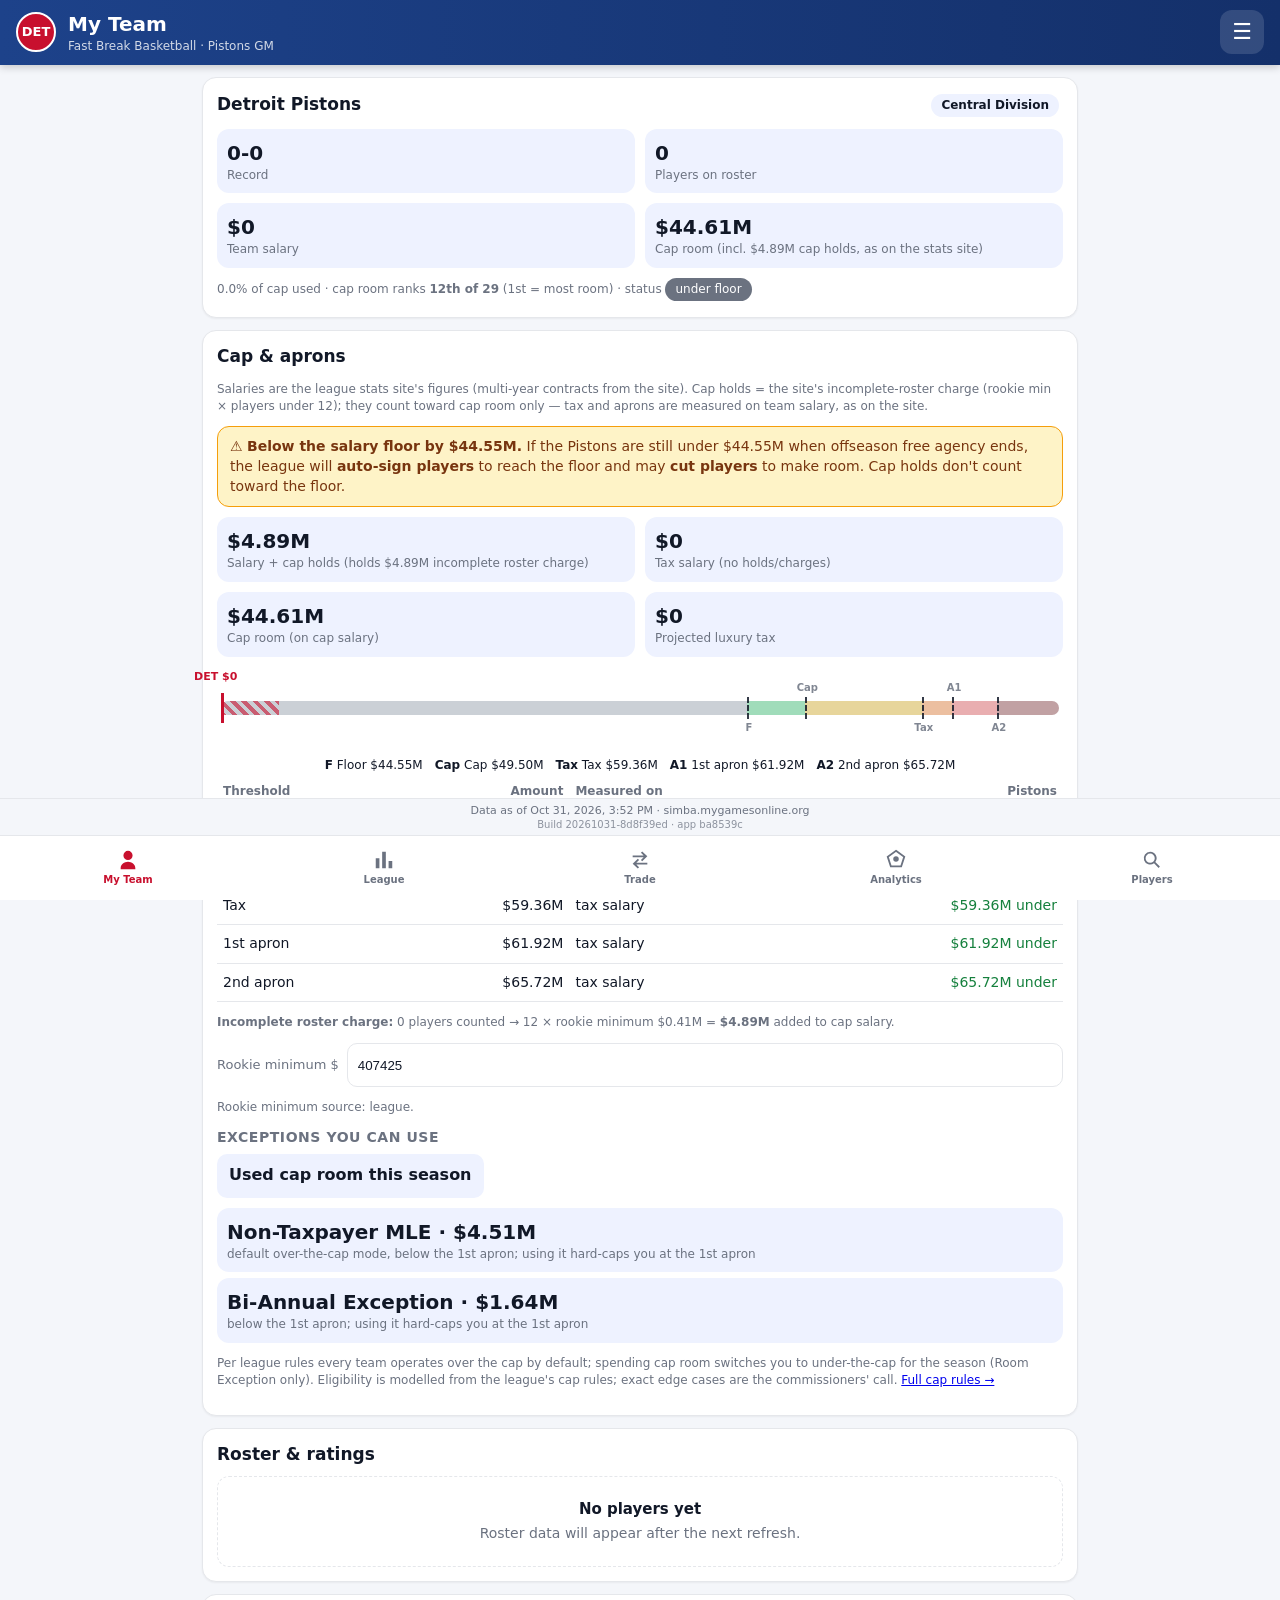
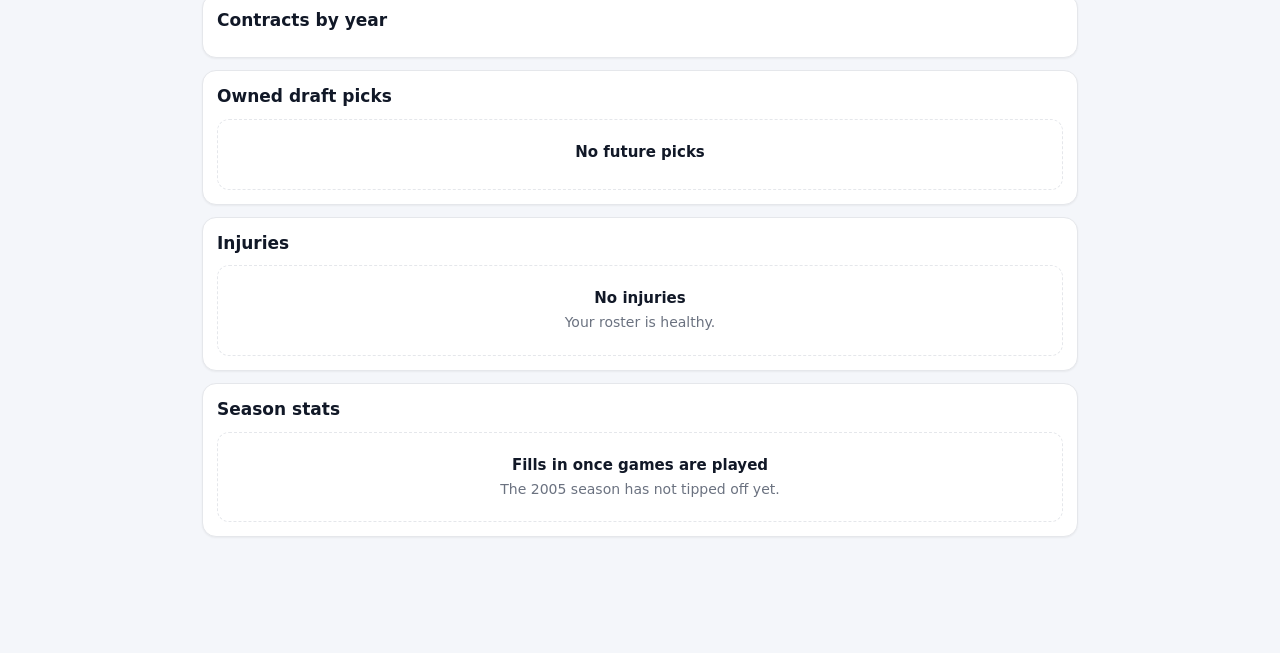
==== commit e14a0aca: "Remove creation-draft UI; payroll from site contracts only (HoopsHype unbundled); parser tolerates m" ====
--- a/index.html
+++ b/index.html
@@ -24,7 +24,6 @@
 <footer class="asof" id="asof">Data as of …</footer>
 <nav class="tabbar" role="tablist">
   <a href="#team" data-tab="team" role="tab"><svg viewBox="0 0 24 24"><path d="M12 2a5 5 0 110 10 5 5 0 010-10zm-8 19c0-4 4-7 8-7s8 3 8 7v1H4z"/></svg><span>My Team</span></a>
-  <a href="#draft" data-tab="draft" role="tab"><svg viewBox="0 0 24 24"><path d="M4 4h16v3H4zm0 6h16v3H4zm0 6h10v3H4z"/></svg><span>Draft</span></a>
   <a href="#league" data-tab="league" role="tab"><svg viewBox="0 0 24 24"><path d="M3 21V10h4v11zm7 0V3h4v18zm7 0v-8h4v8z"/></svg><span>League</span></a>
   <a href="#trade" data-tab="trade" role="tab"><svg viewBox="0 0 24 24"><path d="M4 7h12l-3-3 1.4-1.4L20 8l-5.6 5.4L13 12l3-3H4zm16 10H8l3 3-1.4 1.4L4 16l5.6-5.4L11 12l-3 3h12z"/></svg><span>Trade</span></a>
   <a href="#analytics" data-tab="analytics" role="tab"><svg viewBox="0 0 24 24"><path d="M12 2l9 6.5-3.4 10.5H6.4L3 8.5z" fill="none" stroke="currentColor" stroke-width="2"/><circle cx="12" cy="11" r="3"/></svg><span>Analytics</span></a>
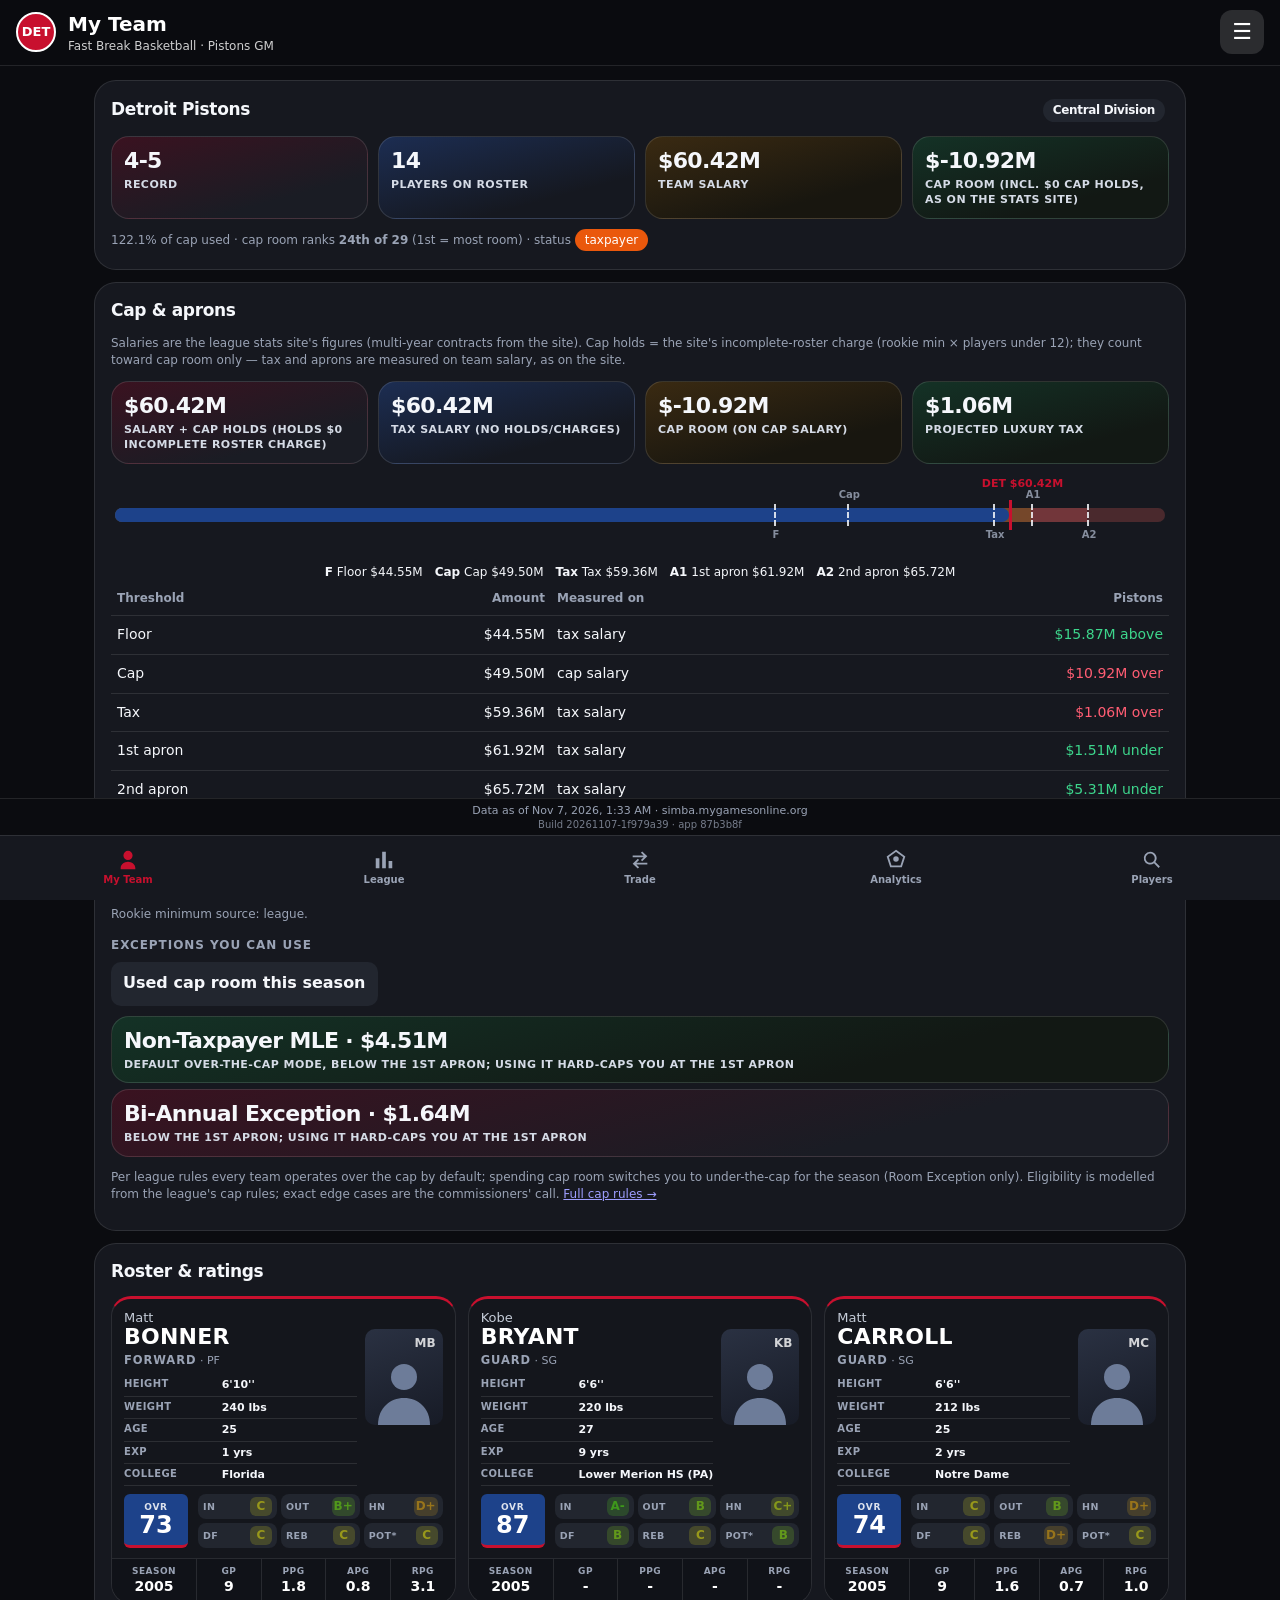
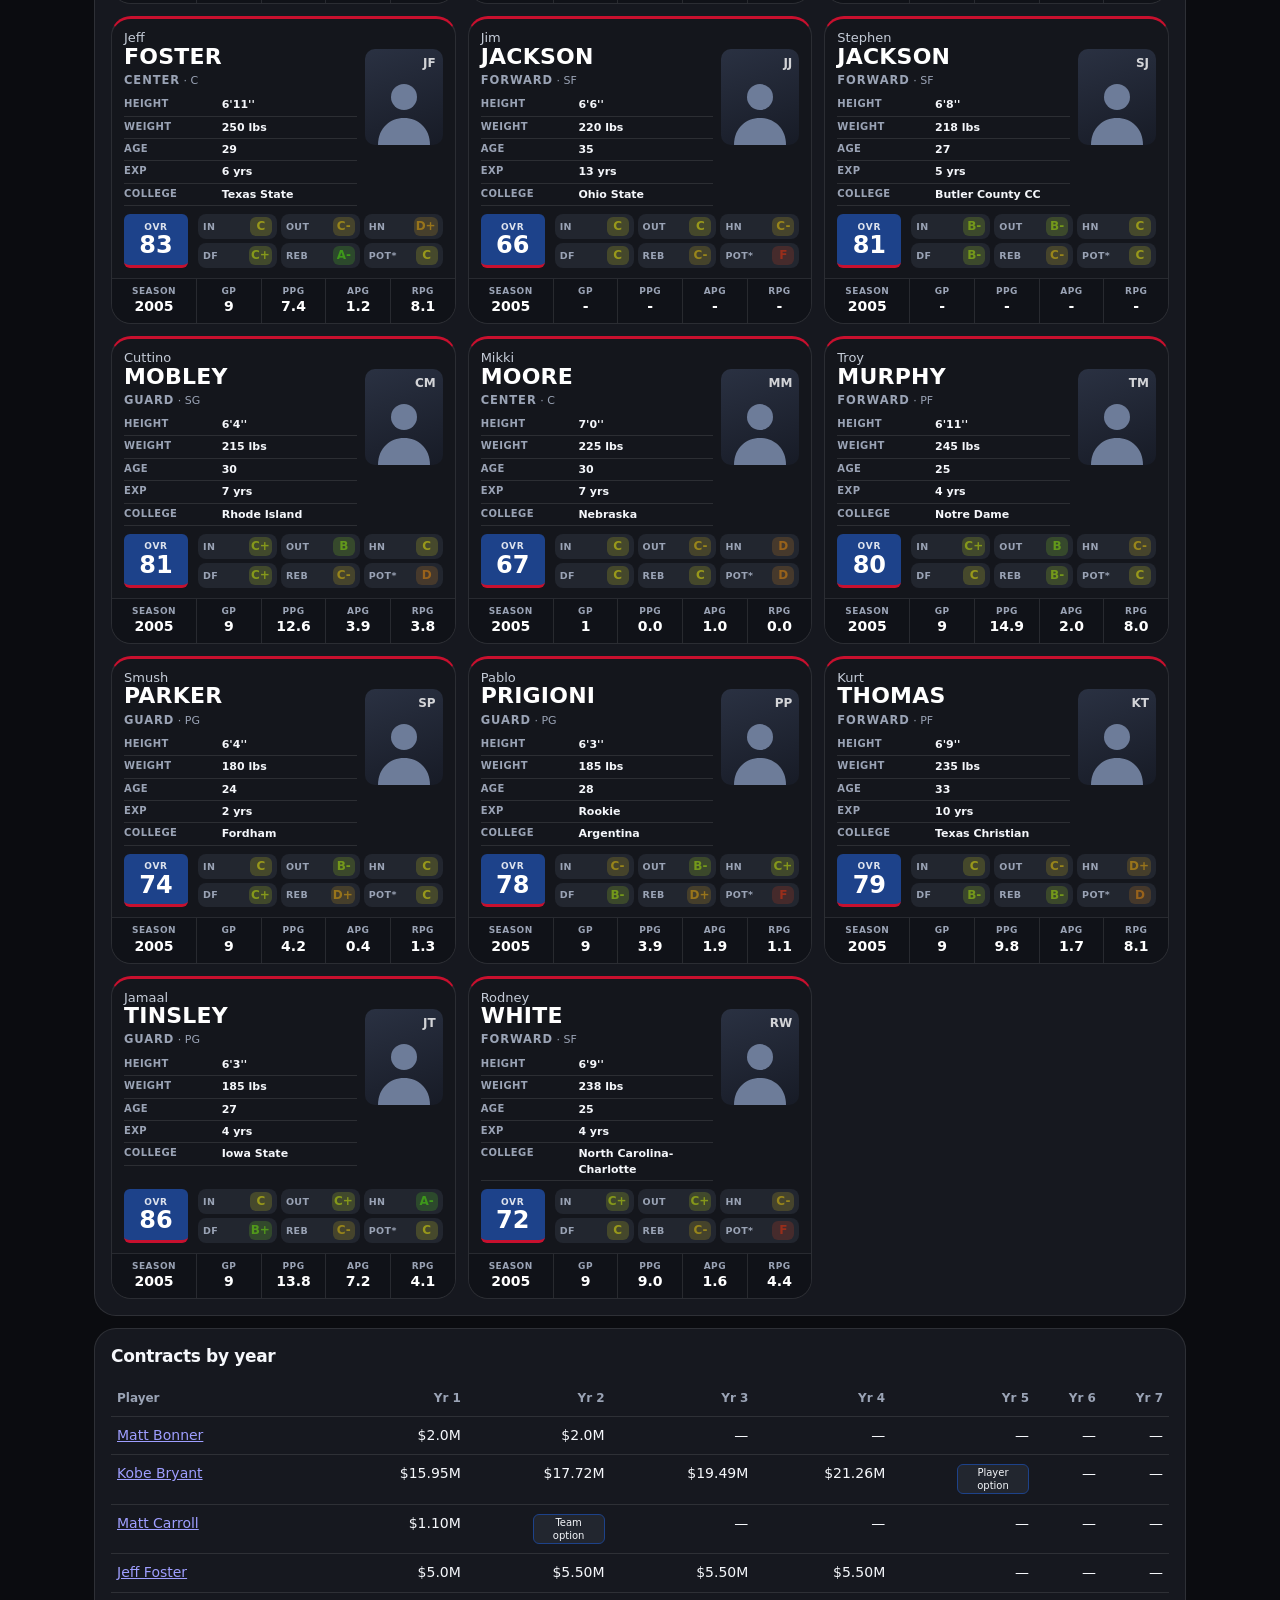
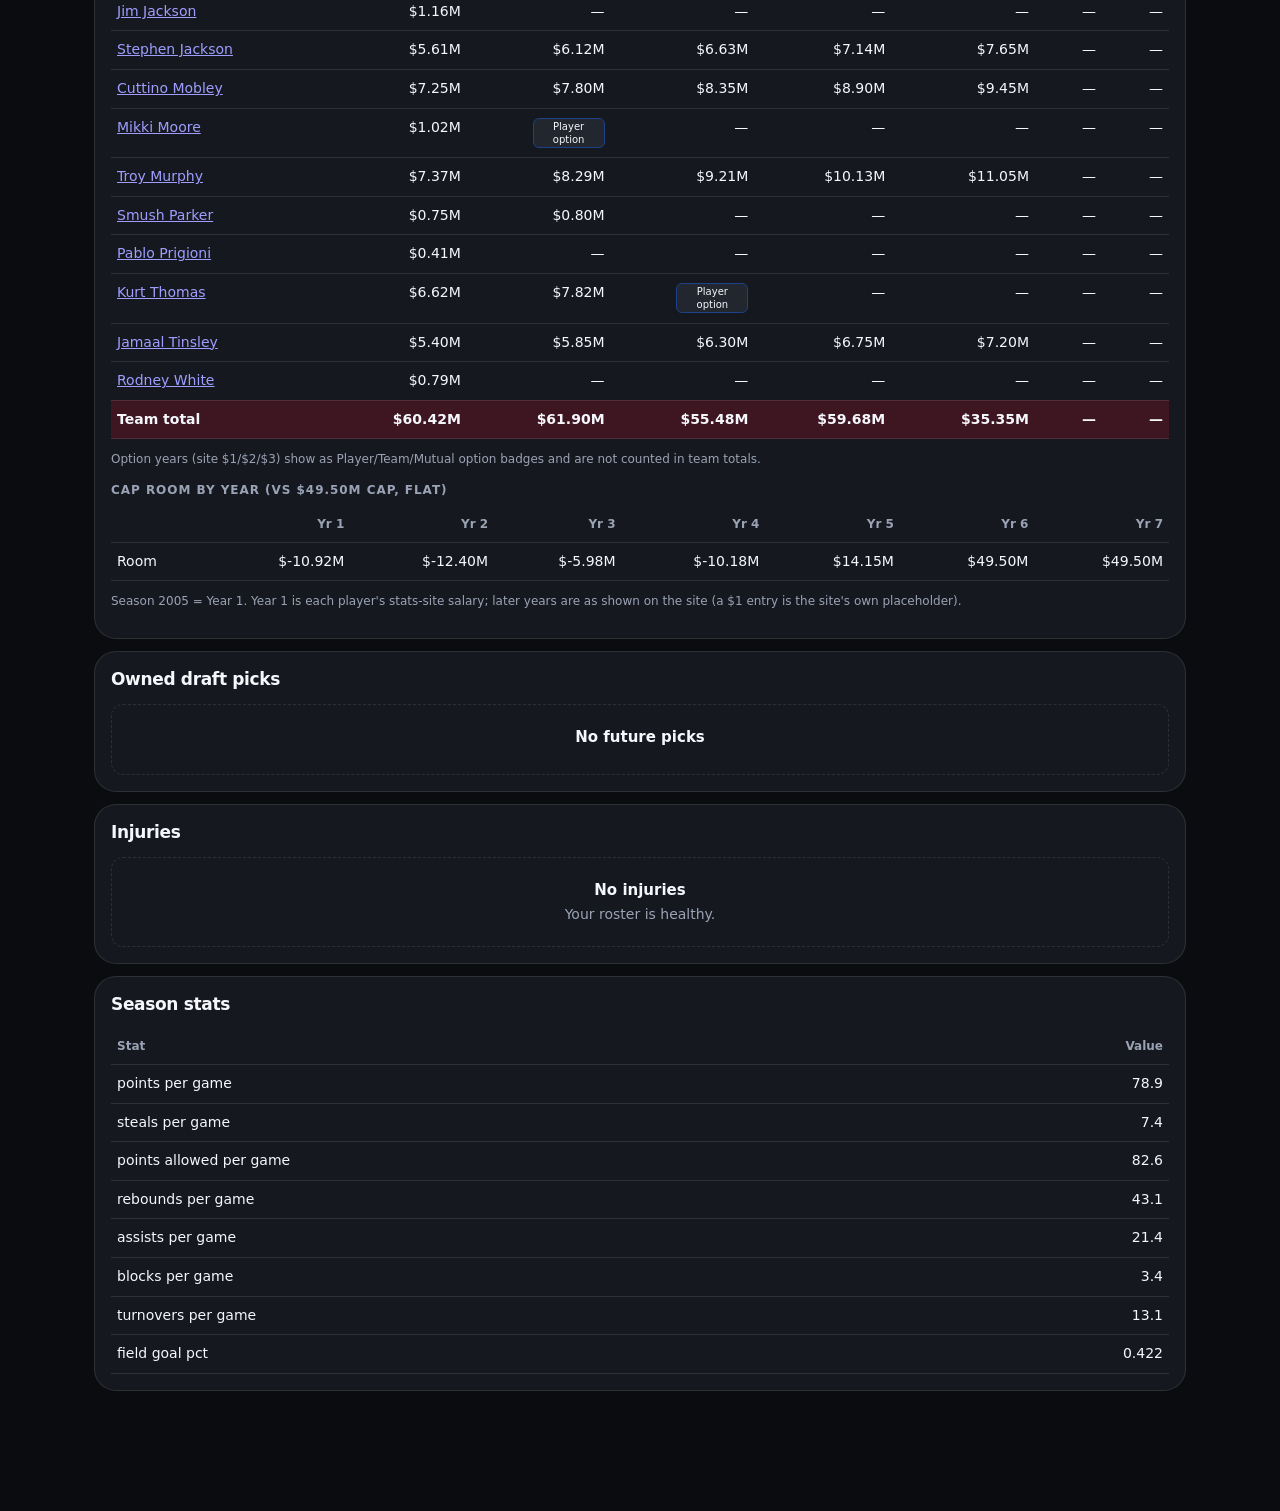
==== commit c62ea71f: "Restyle the app as a dark bento dashboard and add analytics image share The shell uses a near-black " ====
--- a/index.html
+++ b/index.html
@@ -5,8 +5,7 @@
 <meta name="viewport" content="width=device-width, initial-scale=1, viewport-fit=cover">
 <title>Pistons Front Office</title>
 <meta name="description" content="Detroit Pistons team management — Fast Break Basketball league">
-<meta name="theme-color" content="#1d428a" media="(prefers-color-scheme: light)">
-<meta name="theme-color" content="#0b1220" media="(prefers-color-scheme: dark)">
+<meta name="theme-color" content="#0b0c10">
 <meta name="apple-mobile-web-app-capable" content="yes">
 <meta name="mobile-web-app-capable" content="yes">
 <meta name="apple-mobile-web-app-status-bar-style" content="black-translucent">
--- a/styles.css
+++ b/styles.css
@@ -1,21 +1,27 @@
-:root{--red:#c8102e;--blue:#1d428a;--bg:#f4f6fa;--card:#fff;--fg:#111827;--mut:#6b7280;--line:#e5e7eb;--hi:#fff7d6;--good:#15803d;--bad:#b91c1c;--chip:#eef2ff;--tab:64px;color-scheme:light dark}
-@media (prefers-color-scheme:dark){:root{--bg:#0b1220;--card:#131c2e;--fg:#e5e7eb;--mut:#94a3b8;--line:#233049;--hi:#3a2f0b;--chip:#1e2a44;--good:#4ade80;--bad:#f87171}}
+:root{--red:#c8102e;--blue:#1d428a;--bg:#0b0c10;--card:#16181f;--fg:#f5f7fb;--mut:#9aa3b5;--line:rgba(255,255,255,.1);--hi:rgba(200,16,46,.22);--good:#3dd68c;--bad:#ff5d73;--chip:#22262f;--tab:64px;color-scheme:dark}
+@media (prefers-color-scheme:dark){:root{--bg:#0b0c10;--card:#16181f;--fg:#f5f7fb;--mut:#9aa3b5;--line:rgba(255,255,255,.1);--hi:rgba(200,16,46,.22);--chip:#22262f;--good:#3dd68c;--bad:#ff5d73}}
 *{box-sizing:border-box;-webkit-tap-highlight-color:transparent}
-html,body{margin:0;background:var(--bg);color:var(--fg);font:16px/1.4 -apple-system,BlinkMacSystemFont,"SF Pro Text",system-ui,sans-serif}
-.topbar{position:sticky;top:0;z-index:5;background:linear-gradient(90deg,var(--blue),#14306a);color:#fff;padding:calc(env(safe-area-inset-top) + 10px) 16px 10px;box-shadow:0 2px 8px #0003}
+html,body{margin:0;max-width:100%;overflow-x:hidden;background:radial-gradient(880px 420px at -10% -20%, rgba(200,16,46,.28), transparent 60%), var(--bg);color:var(--fg);font:16px/1.4 -apple-system,BlinkMacSystemFont,"SF Pro Text",system-ui,sans-serif}
+.topbar{position:sticky;top:0;z-index:5;background:rgba(11,12,16,.92);color:#fff;padding:calc(env(safe-area-inset-top) + 10px) 16px 10px;border-bottom:1px solid var(--line);backdrop-filter:blur(12px)}
 .brand{display:flex;gap:12px;align-items:center}.logo{background:var(--red);border:2px solid #fff;border-radius:50%;width:40px;height:40px;display:grid;place-items:center;font-weight:800;font-size:13px}
 .title{font-weight:700;font-size:20px}.sub{font-size:12px;opacity:.8}
-main{padding:12px 12px calc(var(--tab) + env(safe-area-inset-bottom) + 40px);max-width:900px;margin:0 auto}
+main{padding:14px 14px calc(var(--tab) + env(safe-area-inset-bottom) + 44px);max-width:1120px;margin:0 auto}
 .asof{position:fixed;left:0;right:0;bottom:calc(var(--tab) + env(safe-area-inset-bottom));text-align:center;font-size:11px;color:var(--mut);background:var(--bg);padding:4px;border-top:1px solid var(--line);z-index:4}
 .tabbar{position:fixed;bottom:0;left:0;right:0;z-index:6;display:flex;background:var(--card);border-top:1px solid var(--line);padding-bottom:env(safe-area-inset-bottom)}
 .tabbar a{flex:1;min-height:var(--tab);display:flex;flex-direction:column;align-items:center;justify-content:center;gap:2px;color:var(--mut);text-decoration:none;font-size:11px;font-weight:600}
 .tabbar svg{width:24px;height:24px;fill:currentColor}.tabbar a.on{color:var(--red)}
 @media (prefers-color-scheme:dark){.tabbar a.on{color:#ff4d6a}}
-.card{background:var(--card);border:1px solid var(--line);border-radius:14px;padding:14px;margin:0 0 12px;box-shadow:0 1px 2px #0000000d}
-.card h2{font-size:17px;margin:0 0 10px;display:flex;justify-content:space-between;align-items:center;gap:8px}
-.card h3{font-size:14px;margin:12px 0 6px;color:var(--mut);text-transform:uppercase;letter-spacing:.04em}
-.kpis{display:grid;grid-template-columns:repeat(2,1fr);gap:10px}
-.kpi{background:var(--chip);border-radius:12px;padding:10px}.kpi .v{font-size:20px;font-weight:700}.kpi .l{font-size:12px;color:var(--mut)}
+.card{background:var(--card);border:1px solid var(--line);border-radius:22px;padding:16px;margin:0 0 12px}
+.card h2{font-size:17px;margin:0 0 12px;display:flex;justify-content:space-between;align-items:center;gap:8px;letter-spacing:-.02em}
+.card h3{font-size:12px;margin:14px 0 8px;color:var(--mut);text-transform:uppercase;letter-spacing:.08em;font-weight:700}
+.kpis{display:grid;grid-template-columns:repeat(2,minmax(0,1fr));gap:10px}
+.kpi{border:1px solid rgba(255,255,255,.12);border-radius:18px;padding:12px 12px 10px;background:linear-gradient(165deg,#3a1220 0%,#1a1c24 72%);min-width:0}
+.kpi:nth-child(4n+2){background:linear-gradient(165deg,#1c2d52 0%,#151820 72%)}
+.kpi:nth-child(4n+3){background:linear-gradient(165deg,#3a2a12 0%,#18160f 72%)}
+.kpi:nth-child(4n+4){background:linear-gradient(165deg,#143226 0%,#121814 72%)}
+.kpi .v{font-size:22px;font-weight:800;letter-spacing:-.03em;line-height:1.1;overflow-wrap:anywhere}
+.kpi .l{font-size:11px;color:#d5dbe6;font-weight:700;letter-spacing:.04em;text-transform:uppercase;margin-top:4px}
+@media (min-width:900px){.kpis{grid-template-columns:repeat(4,minmax(0,1fr))}}
 .bar{height:10px;border-radius:6px;background:var(--line);overflow:hidden;margin-top:6px}.bar>i{display:block;height:100%;background:var(--red)}
 .tbl{width:100%;max-width:100%;border-collapse:collapse;font-size:clamp(12px,3.2vw,14px)}.tbl th,.tbl td{padding:clamp(6px,1.6vw,9px) clamp(3px,1vw,6px);border-bottom:1px solid var(--line);text-align:left;white-space:normal;overflow-wrap:break-word;vertical-align:top}
 .tbl th{font-size:clamp(10px,2.8vw,12px);vertical-align:bottom;color:var(--mut);position:sticky;top:0;background:var(--card);cursor:pointer;user-select:none}
@@ -95,25 +101,25 @@
 /* Team roster cards (Pistons-site style) */
 .rgrid{display:grid;grid-template-columns:repeat(auto-fill,minmax(min(100%,250px),1fr));gap:12px}
 @media (min-width:1000px){.rgrid{grid-template-columns:repeat(3,minmax(0,1fr))}}
-.pcard{background:#fff;color:#111;border-radius:6px;box-shadow:0 1px 4px #0002,0 4px 14px #00000012;overflow:hidden;display:flex;flex-direction:column;min-width:0;border-top:4px solid var(--red)}
+.pcard{background:#14161c;color:var(--fg);border:1px solid var(--line);border-radius:20px;overflow:hidden;display:flex;flex-direction:column;min-width:0;border-top:3px solid var(--red)}
 .pc-top{display:flex;gap:8px;padding:12px 12px 8px;flex:1;min-width:0}.pc-main{flex:1;min-width:0;position:relative}
-.pc-name{display:flex;flex-direction:column;text-decoration:none;color:var(--blue);line-height:1.05;overflow-wrap:anywhere}.pc-name:hover .pc-last{text-decoration:underline}
-.pc-first{font-size:13px;font-weight:500;color:#333}.pc-last{font-size:22px;font-weight:800;text-transform:uppercase;letter-spacing:.01em}
+.pc-name{display:flex;flex-direction:column;text-decoration:none;color:#fff;line-height:1.05;overflow-wrap:anywhere}.pc-name:hover .pc-last{text-decoration:underline}
+.pc-first{font-size:13px;font-weight:500;color:#c5ccd8}.pc-last{font-size:22px;font-weight:800;text-transform:uppercase;letter-spacing:.01em}
 .pc-num{position:absolute;top:-2px;right:0;font-size:40px;font-weight:900;color:var(--red);line-height:1}
-.pc-pos{text-transform:uppercase;letter-spacing:.08em;color:#6b7280;font-size:11.5px;font-weight:700;margin:4px 0 6px}.pc-pos span{font-variant:normal;text-transform:none;letter-spacing:0;font-weight:500;font-size:11px}
-.pc-bio{width:100%;border-collapse:collapse;font-size:11px;table-layout:fixed}.pc-bio th,.pc-bio td{padding:3px 0;border-bottom:1px solid #e5e7eb;text-align:left;vertical-align:top;overflow-wrap:anywhere}
-.pc-bio th{width:42%;color:#6b7280;font-weight:700;text-transform:uppercase;letter-spacing:.04em;font-size:10px}.pc-bio td{font-weight:600}
-.pc-img{flex:0 0 78px;height:96px;align-self:flex-start;border-radius:4px;background:linear-gradient(160deg,#e8edf6,#cfd8ea);position:relative;overflow:hidden;margin-top:18px}
-.pc-img svg{position:absolute;bottom:0;left:9px;width:60px;height:70px;fill:#9aa9c7}.pc-img span{position:absolute;top:6px;right:7px;font-size:12px;font-weight:800;color:var(--blue);opacity:.8}
-.pc-stats{display:grid;grid-template-columns:1.3fr repeat(4,1fr);background:#eceef1;border-top:1px solid #dcdfe4}
-.pc-stats div{display:flex;flex-direction:column;align-items:center;padding:6px 2px;border-left:1px solid #d6d9de;min-width:0}.pc-stats div:first-child{border-left:0}
-.pc-stats small{font-size:9px;font-weight:700;color:#6b7280;letter-spacing:.05em;text-transform:uppercase}.pc-stats b{font-size:14px;color:#111}
+.pc-pos{text-transform:uppercase;letter-spacing:.08em;color:#9aa3b5;font-size:11.5px;font-weight:700;margin:4px 0 6px}.pc-pos span{font-variant:normal;text-transform:none;letter-spacing:0;font-weight:500;font-size:11px}
+.pc-bio{width:100%;border-collapse:collapse;font-size:11px;table-layout:fixed}.pc-bio th,.pc-bio td{padding:3px 0;border-bottom:1px solid var(--line);text-align:left;vertical-align:top;overflow-wrap:anywhere}
+.pc-bio th{width:42%;color:#9aa3b5;font-weight:700;text-transform:uppercase;letter-spacing:.04em;font-size:10px}.pc-bio td{font-weight:600}
+.pc-img{flex:0 0 78px;height:96px;align-self:flex-start;border-radius:10px;background:linear-gradient(160deg,#2a3142,#171b26);position:relative;overflow:hidden;margin-top:18px}
+.pc-img svg{position:absolute;bottom:0;left:9px;width:60px;height:70px;fill:#6d7c99}.pc-img span{position:absolute;top:6px;right:7px;font-size:12px;font-weight:800;color:#fff;opacity:.8}
+.pc-stats{display:grid;grid-template-columns:1.3fr repeat(4,1fr);background:#101218;border-top:1px solid var(--line)}
+.pc-stats div{display:flex;flex-direction:column;align-items:center;padding:6px 2px;border-left:1px solid var(--line);min-width:0}.pc-stats div:first-child{border-left:0}
+.pc-stats small{font-size:9px;font-weight:700;color:#9aa3b5;letter-spacing:.05em;text-transform:uppercase}.pc-stats b{font-size:14px;color:#fff}
 .pc-rat{display:flex;gap:10px;align-items:stretch;padding:0 12px 10px}
 .pc-ovr{flex:0 0 64px;display:flex;flex-direction:column;align-items:center;justify-content:center;background:var(--blue);color:#fff;border-radius:6px;border-bottom:3px solid var(--red)}
 .pc-ovr small{font-size:9px;font-weight:700;letter-spacing:.08em;opacity:.85}.pc-ovr b{font-size:24px;font-weight:900;line-height:1.05}
 .pc-gr{flex:1;min-width:0;display:grid;grid-template-columns:repeat(3,minmax(0,1fr));gap:4px}
-.pc-gr>div{display:flex;align-items:center;justify-content:space-between;gap:4px;background:#f3f4f6;border-radius:4px;padding:3px 5px;min-width:0}
-.pc-gr small{font-size:9.5px;font-weight:700;color:#6b7280;letter-spacing:.04em}.pc-gr .g{min-width:22px;font-size:12px;padding:1px 2px}
+.pc-gr>div{display:flex;align-items:center;justify-content:space-between;gap:4px;background:#22262f;border-radius:8px;padding:3px 5px;min-width:0}
+.pc-gr small{font-size:9.5px;font-weight:700;color:#9aa3b5;letter-spacing:.04em}.pc-gr .g{min-width:22px;font-size:12px;padding:1px 2px}
 /* League > Cap room: expanded team cap breakdown */
 .tbl[data-id=capx]>tbody>tr:not(.dt){cursor:pointer}.tbl[data-id=capx]>tbody>tr.open>td{background:var(--hi)}
 .tbl tr.cxrow>td{background:var(--card);padding:8px 2px 14px;font-size:13px;border-bottom:2px solid var(--blue)}
@@ -126,3 +132,15 @@
 .controls.cmp select{flex:1 1 140px;min-width:0;max-width:100%}
 .cmpt{width:100%;table-layout:fixed;border-collapse:collapse;font-size:13px}.cmpt th,.cmpt td{padding:6px 4px;border-bottom:1px solid var(--line);text-align:center;overflow-wrap:anywhere}.cmpt tbody th{text-align:left;width:30%;font-weight:600}.cmpt thead th{width:35%}
 .tf h3{display:flex;flex-wrap:wrap;gap:6px;align-items:center}.tfr{margin:6px 0;overflow-wrap:anywhere}.tfr small{color:var(--mut)}.bad{color:var(--bad);font-weight:700}
+
+.opt{display:inline-block;background:var(--chip);border:1px solid var(--blue);color:inherit;border-radius:6px;padding:1px 5px;font-size:10px;line-height:1.3;white-space:normal;max-width:72px;text-align:center}
+.sharebtn{width:100%;margin:4px 0 10px;min-height:48px;border-radius:16px;background:linear-gradient(90deg,#e11d48,#9f1239);color:#fff;font-weight:800;letter-spacing:.01em}
+.shareprev{position:fixed;inset:0;z-index:30;background:rgba(0,0,0,.72);display:flex;align-items:flex-end;justify-content:center;padding:12px}
+.shareprev .sheet{width:min(440px,100%);max-height:92vh;overflow:auto;background:#16181f;border:1px solid var(--line);border-radius:22px;padding:12px}
+.shareprev img{width:100%;height:auto;border-radius:14px;display:block;background:#0b0c10}
+.shareprev .rowbtns{display:flex;gap:8px;margin-top:10px}
+.shareprev .rowbtns a,.shareprev .rowbtns button{flex:1;min-height:48px;display:grid;place-items:center;text-decoration:none;border-radius:14px;font-weight:800}
+.shareprev .rowbtns a{background:var(--red);color:#fff}
+.tbl th{background:var(--card)}
+.warn{background:#3b2a06;color:#fde68a;border-color:#b45309}
+.src.League{background:#1e3a5f;color:#dbeafe}.src.Assumed{background:#3b2a06;color:#fde68a}.src.Checklist{background:#2a2e38;color:#e5e7eb}
